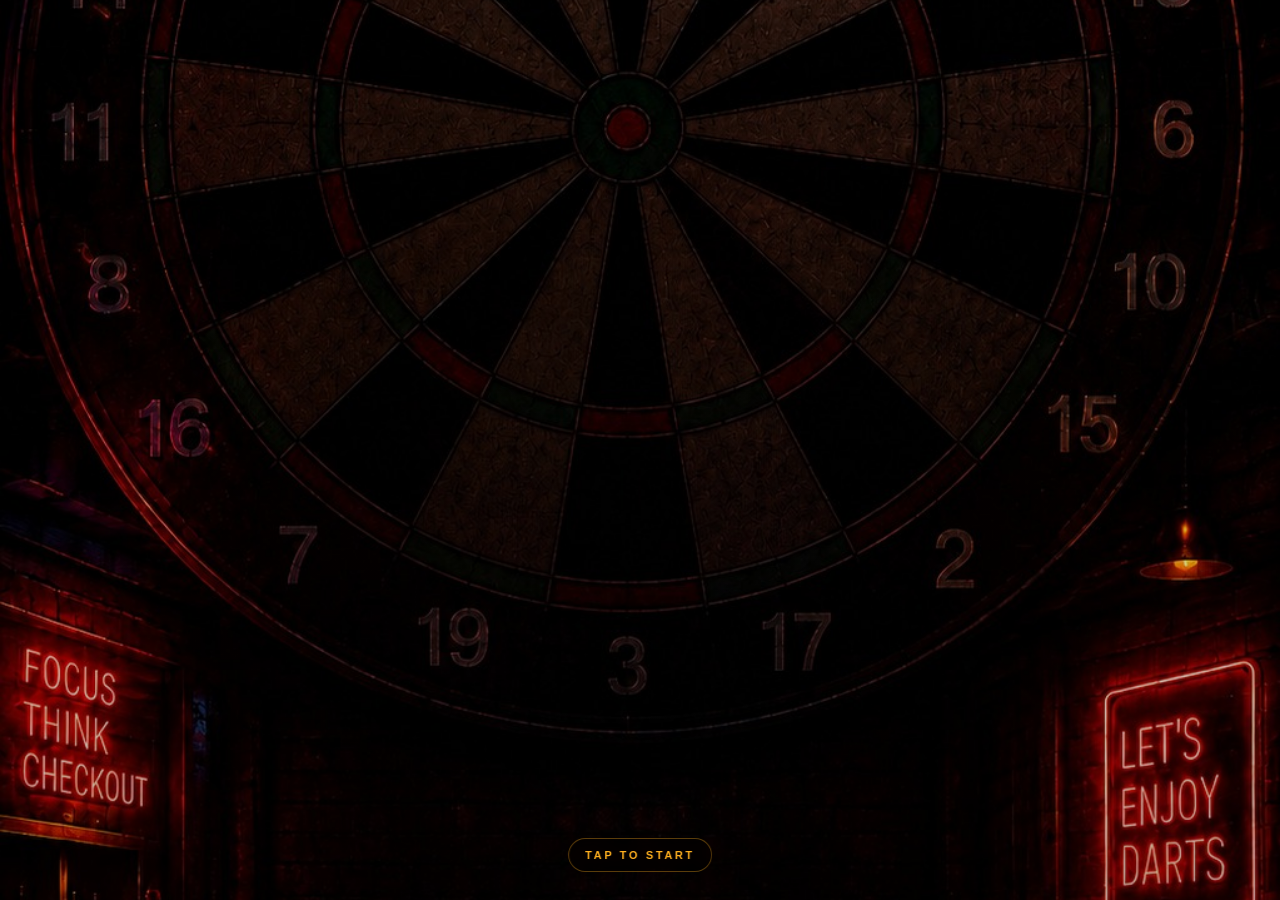
==== index.html @ 546350eb "Add files via upload" ====
<!doctype html>
<html lang="ja">
<head>
<meta charset="utf-8">
<meta name="viewport" content="width=device-width,initial-scale=1,viewport-fit=cover,user-scalable=no">
<meta name="theme-color" content="#101014">
<meta name="apple-mobile-web-app-capable" content="yes">
<meta name="apple-mobile-web-app-title" content="OUT MASTER">
<link rel="manifest" href="manifest.json">
<link rel="apple-touch-icon" href="icon-192.png">
<title>OUT MASTER v10.12</title>
<!-- v10.12 bull hardfix: green bull and red bull both return BULL=50 -->
<style>
*{box-sizing:border-box}
html,body{
  margin:0;
  height:100%;
  overflow:hidden;
  font-family:-apple-system,BlinkMacSystemFont,"Segoe UI",sans-serif;
  background:#09090d;
  color:#fff;
  -webkit-tap-highlight-color:transparent;
  -webkit-user-select:none;
  user-select:none;
}
button{font-family:inherit;touch-action:manipulation}
.screen{
  position:fixed;
  inset:0;
  display:flex;
  align-items:center;
  justify-content:center;
  transition:.36s ease;
}
.hide{
  opacity:0;
  pointer-events:none;
  transform:scale(1.02);
}
.bgOnly{
  position:absolute;
  inset:0;
  background:
    linear-gradient(180deg, rgba(0,0,0,.02), rgba(0,0,0,.24)),
    url("./assets/menu-bg.jpg") center/cover no-repeat;
}
.tapHint{
  position:absolute;
  left:50%;
  bottom:calc(28px + env(safe-area-inset-bottom));
  transform:translateX(-50%);
  z-index:2;
  padding:10px 16px;
  border:1px solid rgba(255,176,32,.35);
  border-radius:999px;
  background:rgba(0,0,0,.22);
  color:#ffb020;
  font-size:11px;
  letter-spacing:.24em;
  font-weight:900;
  animation:blink 1.3s infinite;
  backdrop-filter:blur(6px);
}
@keyframes blink{50%{opacity:.35}}

.menuOverlay{
  position:absolute;
  inset:0;
  background:
    linear-gradient(180deg, rgba(0,0,0,.16), rgba(0,0,0,.70)),
    url("./assets/menu-bg.jpg") center/cover no-repeat;
}
.menuOverlay::after{
  content:"";
  position:absolute;
  inset:0;
  background:radial-gradient(circle at center, rgba(0,0,0,.02), rgba(0,0,0,.54) 78%);
}
.menuPanel{
  position:relative;
  z-index:2;
  width:min(92vw,430px);
  display:flex;
  flex-direction:column;
  gap:13px;
  margin-top:clamp(120px, 22vh, 230px);
}
.logo{
  text-align:center;
  margin-bottom:20px;
  text-shadow:0 0 24px rgba(255,140,0,.8);
}
.logo .out{
  font-size:clamp(54px,16vw,100px);
  font-weight:1000;
  line-height:.88;
  color:#ff9d00;
}
.logo .master{
  font-size:clamp(50px,14vw,90px);
  font-weight:1000;
  line-height:.9;
  color:#fff3e4;
}
.menuBtn{
  position:relative;
  border:1px solid rgba(255,255,255,.42);
  background:rgba(12,12,16,.62);
  color:#fff4e8;
  backdrop-filter:blur(6px);
  border-radius:18px;
  min-height:74px;
  padding:14px 18px 14px 82px;
  text-align:left;
  box-shadow:0 12px 36px rgba(0,0,0,.35), inset 0 0 18px rgba(255,255,255,.03);
}
.menuBtn:active{transform:translateY(1px) scale(.99)}
.menuBtn.primary{
  border-color:rgba(255,176,32,.9);
  background:linear-gradient(180deg, rgba(255,153,0,.42), rgba(80,34,0,.62));
  box-shadow:0 0 28px rgba(255,153,0,.35), 0 14px 42px rgba(0,0,0,.45);
}
.menuIcon{
  position:absolute;
  left:20px;
  top:50%;
  transform:translateY(-50%);
  width:42px;
  height:42px;
  display:flex;
  align-items:center;
  justify-content:center;
  font-size:30px;
}
.menuTitle{
  display:block;
  font-size:26px;
  line-height:1;
  font-weight:1000;
  letter-spacing:.03em;
}
.menuSub{
  display:block;
  margin-top:7px;
  font-size:12px;
  color:#d8c3aa;
  font-weight:700;
}
.versionTiny{
  position:absolute;
  right:14px;
  bottom:calc(8px + env(safe-area-inset-bottom));
  z-index:3;
  color:rgba(255,255,255,.52);
  font-size:10px;
  letter-spacing:.12em;
  font-weight:800;
  text-shadow:0 1px 4px rgba(0,0,0,.9);
}

.boardScreen{
  background:#101014;
  justify-content:flex-start;
  padding:8px;
  overflow:hidden;
}
.boardShell{
  height:100dvh;
  width:100%;
  max-width:560px;
  display:grid;
  grid-template-rows:auto auto 1fr;
  gap:7px;
}
.card{
  background:#1b1b22;
  border:1px solid #30303a;
  border-radius:16px;
  padding:8px;
  width:100%;
  min-height:0;
}
.top{
  display:grid;
  grid-template-columns:1fr 1fr 1fr;
  gap:6px;
}
.infoLabel{color:#aaa;font-size:10px;text-align:center}
.infoValue{font-size:14px;font-weight:900;text-align:center;margin-top:2px}
.score{
  font-size:50px;
  font-weight:1000;
  text-align:center;
  color:#ffb020;
  line-height:.95;
}
.score.bad{color:#ef4444}
.status{
  min-height:22px;
  text-align:center;
  font-size:13px;
  font-weight:900;
  margin-top:4px;
}
.good{color:#22c55e}.bad{color:#ef4444}
.boardWrap{
  min-height:0;
  display:flex;
  flex-direction:column;
  align-items:center;
  justify-content:center;
  gap:7px;
}
svg{
  width:min(94vw, min(520px, 58dvh));
  max-height:58dvh;
  height:auto;
  display:block;
  overflow:visible;
}
.seg{cursor:pointer;stroke:#111;stroke-width:.55}
.black{fill:#242424}.white{fill:#ececec}.red{fill:#d84835}.green{fill:#2e8b57}
.label{
  font-size:10px;
  fill:#f5f5f5;
  text-anchor:middle;
  dominant-baseline:middle;
  font-weight:900;
  pointer-events:none;
}
.noout{
  width:78px;
  height:78px;
  border-radius:50%;
  border:5px solid #5a0f0f;
  background:radial-gradient(circle at 30% 30%, #ff6b6b, #c62828 70%);
  color:#fff;
  font-size:12px;
  font-weight:900;
  box-shadow:0 10px 24px rgba(0,0,0,.5);
}
.miniTop{display:flex;gap:7px;margin-bottom:7px}
.miniTop button{
  flex:1;
  border:0;
  border-radius:12px;
  padding:9px 8px;
  background:#2d2d36;
  color:white;
  font-weight:900;
  font-size:12px;
}
.miniTop .primary{background:#ffb020;color:#1a1200}
.perfectOverlay{
  position:fixed;
  inset:0;
  display:flex;
  align-items:center;
  justify-content:center;
  pointer-events:none;
  opacity:0;
  z-index:9999;
}
.perfectOverlay.show{animation:perfectPop .9s ease-out forwards}
.perfectBox{
  text-align:center;
  padding:22px 26px;
  border-radius:28px;
  background:rgba(0,0,0,.78);
  border:1px solid rgba(255,176,32,.45);
  box-shadow:0 0 48px rgba(255,176,32,.35);
}
.perfectBig{font-size:38px;font-weight:1000;color:#ffb020}
.perfectSmall{margin-top:7px;font-size:16px;font-weight:900}
.resultCard{
  position:fixed;
  inset:env(safe-area-inset-top) 8px env(safe-area-inset-bottom) 8px;
  z-index:30;
  display:flex;
  align-items:center;
  justify-content:center;
  background:rgba(0,0,0,.68);
  backdrop-filter:blur(8px);
}
.resultInner{
  width:min(92vw,420px);
  background:#1b1b22;
  border:1px solid #444451;
  border-radius:22px;
  padding:18px;
  box-shadow:0 18px 70px rgba(0,0,0,.55);
  text-align:center;
}
.bigResult{
  font-size:34px;
  font-weight:950;
  color:#ffb020;
  margin:8px 0;
}
@keyframes perfectPop{
  0%{opacity:0;transform:scale(.7)}
  12%{opacity:1;transform:scale(1.08)}
  70%{opacity:1;transform:scale(1)}
  100%{opacity:0;transform:scale(1.1)}
}
@media(max-height:760px){
  .menuPanel{margin-top:112px}
  .menuBtn{min-height:64px}
  .menuTitle{font-size:23px}
  .logo{display:none}
}
@media(max-width:390px){
  .menuPanel{margin-top:118px}
  .menuTitle{font-size:23px}
  .menuBtn{padding-left:72px}
  .menuIcon{left:18px}
}

.keyActive{
  outline:3px solid #ffb020!important;
  box-shadow:0 0 22px rgba(255,176,32,.55)!important;
  transform:translateY(1px) scale(.97);
}


.inputGuide{
  min-height:22px;
  text-align:center;
  color:#d8c3aa;
  font-size:12px;
  font-weight:900;
  letter-spacing:.04em;
  margin-top:2px;
}
.holdActive{
  outline:3px solid #ffb020!important;
  box-shadow:0 0 24px rgba(255,176,32,.65), 0 10px 24px rgba(0,0,0,.45)!important;
  transform:translateY(1px) scale(.96);
}

</style>
</head>
<body>
<div id="titleScreen" class="screen">
  <div class="bgOnly"></div>
  <div class="tapHint">TAP TO START</div>
</div>

<div id="menuScreen" class="screen hide">
  <div class="menuOverlay"></div>
  <div class="menuPanel">
    <div class="logo">
      <div class="out">OUT</div>
      <div class="master">MASTER</div>
    </div>
    <button class="menuBtn primary" onclick="startTA()">
      <span class="menuIcon">⏱</span>
      <span class="menuTitle">TIME ATTACK</span>
      <span class="menuSub">最後の3本を脳に刻め</span>
    </button>
    <button class="menuBtn" onclick="startPractice()">
      <span class="menuIcon">🎯</span>
      <span class="menuTitle">PRACTICE</span>
      <span class="menuSub">じっくりルート練習</span>
    </button>
    <button class="menuBtn" onclick="showRanking()">
      <span class="menuIcon">🏆</span>
      <span class="menuTitle">RANKING</span>
      <span class="menuSub">端末内のベスト記録</span>
    </button>
    <button class="menuBtn" onclick="openSettings()">
      <span class="menuIcon">⚙</span>
      <span class="menuTitle">SETTINGS</span>
      <span class="menuSub">入力モード・サウンド設定</span>
    </button>
  </div>
  <div class="versionTiny">v10.12</div>
</div>


<div id="settingsScreen" class="screen hide">
  <div class="menuOverlay"></div>
  <div class="menuPanel">
    <div class="logo" style="margin-bottom:12px">
      <div class="master" style="font-size:48px">SETTINGS</div>
    </div>

    <div class="menuBtn" style="padding:18px">
      <div class="menuTitle" style="font-size:20px">INPUT MODE</div>
      <div class="menuSub" style="margin-top:12px">CLASSIC / BUTTON / FLICK</div>

      <div style="display:flex;gap:8px;margin-top:16px">
        <button id="classicModeBtn" onclick="setInputMode('CLASSIC')" style="flex:1;padding:12px;border-radius:12px;border:0;font-weight:900">CLASSIC</button>
        <button id="buttonModeBtn" onclick="setInputMode('BUTTON')" style="flex:1;padding:12px;border-radius:12px;border:0;font-weight:900">BUTTON</button>
        <button id="flickModeBtn" onclick="setInputMode('FLICK')" style="flex:1;padding:12px;border-radius:12px;border:0;font-weight:900">FLICK</button>
      </div>

      <div id="modeExplain" style="margin-top:14px;font-size:12px;color:#d8c3aa;line-height:1.6">
      </div>
    </div>

    <div class="menuBtn" style="padding:18px">
      <div class="menuTitle" style="font-size:20px">SOUND</div>

      <div style="display:flex;gap:8px;margin-top:16px">
        <button onclick="toggleSound()" id="settingsSoundBtn" style="flex:1;padding:12px;border-radius:12px;border:0;font-weight:900">
          SOUND ON
        </button>
      </div>
    </div>

    <button class="menuBtn primary" onclick="closeSettings()">
      <span class="menuTitle">BACK</span>
    </button>
  </div>
</div>

<div id="boardScreen" class="screen boardScreen hide">
  <div class="boardShell">
    <div class="miniTop">
      <button onclick="backToMenu()">MENU</button>
      <button class="primary" onclick="startTA()">RESTART</button>
      <button onclick="toggleSound()" id="soundBtn">音 ON</button>
    </div>
    <div class="card">
      <div class="top">
        <div><div class="infoLabel">ROUND</div><div class="infoValue" id="round">- / 8</div></div>
        <div><div class="infoLabel">TIME</div><div class="infoValue"><span id="timer">0.00</span>s</div></div>
        <div><div class="infoLabel">MISS</div><div class="infoValue" id="miss">0</div></div>
      </div>
      <div style="text-align:center;color:#aaa;font-size:12px;margin-top:4px">残り点</div>
      <div class="score" id="score">---</div>
      <div id="status" class="status"></div>
    </div>
    <div class="card boardWrap">
      <svg id="board" viewBox="-120 -120 240 240" aria-label="dart board"></svg>
      <div class="inputGuide" id="inputGuide">CLASSIC: 盤面そのまま</div>
      <div id="tdButtonWrap" style="display:flex;align-items:center;gap:12px">
<button id="tripleBtn" class="noout" style="width:66px;height:66px;background:radial-gradient(circle at 30% 30%, #8b5cf6, #4c1d95 70%);border-color:#2e1065;font-size:20px">T</button>

<button class="noout" onclick="answerNoOut()">上がれない</button>

<button id="doubleBtn" class="noout" style="width:66px;height:66px;background:radial-gradient(circle at 30% 30%, #22c55e, #166534 70%);border-color:#14532d;font-size:20px">D</button>
</div>
    </div>
  </div>
</div>

<div class="resultCard hide" id="resultCard">
  <div class="resultInner">
    <div style="color:#aaa">RESULT</div>
    <div class="bigResult" id="finalScore"></div>
    <div id="detail" style="color:#ccc;font-size:13px;line-height:1.5"></div>
    <div style="display:flex;gap:8px;margin-top:14px">
      <button class="menuBtn primary" style="min-height:auto;padding:12px;text-align:center" onclick="startTA()">もう一回</button>
      <button class="menuBtn" style="min-height:auto;padding:12px;text-align:center" onclick="backToMenu()">MENU</button>
    </div>
  </div>
</div>

<div class="perfectOverlay" id="perfectOverlay">
  <div class="perfectBox">
    <div class="perfectBig" id="perfectBig">PERFECT!!</div>
    <div class="perfectSmall" id="perfectSmall">王道ルートボーナス -0.5s!!</div>
  </div>
</div>

<script>
const nums = [20,1,18,4,13,6,10,15,2,17,3,19,7,16,8,11,14,9,12,5];
const all = [];
for(let n=1;n<=20;n++){
  all.push({name:String(n),score:n,kind:"S"});
  all.push({name:"D"+n,score:n*2,kind:"D"});
  all.push({name:"T"+n,score:n*3,kind:"T"});
}
all.push({name:"BULL",score:50,kind:"B"});

const STORE_KEY = "outMasterBoardV10123";
let store = loadStore();

let playing=false, practiceMode=false, current=0, displayRem=0, round=0, miss=0, startTime=0, timerId=null, answerRoutes=[];
let bonusTime = 0;
let selectedThrows=[];

let heldMode=null;
let flickStart=null;
let lastPointerAt=0;

function updateHoldVisual(){
  const t=document.getElementById("tripleBtn");
  const d=document.getElementById("doubleBtn");
  if(t)t.classList.toggle("holdActive", heldMode==="T");
  if(d)d.classList.toggle("holdActive", heldMode==="D");
}

function modePress(mode){
  if(store.inputMode!=="BUTTON") return;
  heldMode=mode;
  playSE("button");
  updateHoldVisual();
}

function modeRelease(){
  heldMode=null;
  updateHoldVisual();
}

function installHoldButtons(){
  const t=document.getElementById("tripleBtn");
  const d=document.getElementById("doubleBtn");

  const bind=(el,mode)=>{
    if(!el)return;

    const down=(e)=>{
      if(store.inputMode!=="BUTTON")return;
      e.preventDefault();
      e.stopPropagation();
      modePress(mode);
    };

    const up=(e)=>{
      if(store.inputMode!=="BUTTON")return;
      e.preventDefault();
      e.stopPropagation();
      modeRelease();
    };

    el.addEventListener("touchstart", down, {passive:false});
    el.addEventListener("touchend", up, {passive:false});
    el.addEventListener("touchcancel", up, {passive:false});
    el.addEventListener("pointerdown", down);
    el.addEventListener("pointerup", up);
    el.addEventListener("pointercancel", up);
    el.addEventListener("mousedown", down);
    el.addEventListener("mouseup", up);
    el.addEventListener("mouseleave", up);
  };

  bind(t,"T");
  bind(d,"D");
}

function updateInputGuide(){
  const guide=document.getElementById("inputGuide");
  const wrap=document.getElementById("tdButtonWrap");

  if(wrap){
    wrap.style.display = store.inputMode==="BUTTON" ? "flex" : "none";
  }

  if(!guide)return;

  if(store.inputMode==="CLASSIC"){
    guide.textContent="CLASSIC: 盤面そのまま";
  }

  if(store.inputMode==="BUTTON"){
    guide.textContent="BUTTON: T/Dを押しながら数字";
  }

  if(store.inputMode==="FLICK"){
    guide.textContent="↑ T   /   TAP S   /   ↓ D";
  }
}

function baseNumber(name){
  if(name==="BULL" || name==="SBULL") return "BULL";
  return String(name).replace("D","").replace("T","");
}

function applyMultiplier(name,multi){
  const num=baseNumber(name);
  if(num==="BULL") return "BULL";
  if(multi==="T") return "T"+num;
  if(multi==="D") return "D"+num;
  return String(num);
}

function boardPointerDown(e,name){
  flickStart={x:e.clientX,y:e.clientY,name};
}

function boardPointerUp(e,name){
  lastPointerAt=Date.now();
  if(store.inputMode==="FLICK" && flickStart){
    const dy=e.clientY-flickStart.y;
    flickStart=null;
    if(dy < -26){ tap(applyMultiplier(name,"T")); return; }
    if(dy > 26){ tap(applyMultiplier(name,"D")); return; }
    tap(applyMultiplier(name,"S"));
    return;
  }

  if(store.inputMode==="BUTTON"){
    tap(applyMultiplier(name, heldMode || "S"));
    return;
  }

  tap(name);
}


function loadStore(){
  try{return Object.assign({sound:true,inputMode:"CLASSIC",best:null,ranking:[]}, JSON.parse(localStorage.getItem(STORE_KEY)||"{}"))}
  catch(e){return {sound:true,best:null,ranking:[]}}
}
function saveStore(){localStorage.setItem(STORE_KEY, JSON.stringify(store))}
function transition(from,to){
  document.getElementById(from).classList.add("hide");
  setTimeout(()=>document.getElementById(to).classList.remove("hide"),240);
}
document.getElementById("titleScreen").addEventListener("click",()=>transition("titleScreen","menuScreen"));





function openSettings(){
  const menu=document.getElementById("menuScreen");
  const settings=document.getElementById("settingsScreen");
  if(menu) menu.classList.add("hide");
  if(settings) settings.classList.remove("hide");
  updateInputGuide();
  if(typeof refreshModeUI==="function") refreshModeUI();
}

function closeSettings(){
  const menu=document.getElementById("menuScreen");
  const settings=document.getElementById("settingsScreen");
  if(settings) settings.classList.add("hide");
  if(menu) menu.classList.remove("hide");
}

function setInputMode(mode){
  store.inputMode=mode;
  saveStore();
  refreshModeUI();
  updateInputGuide();
}

function refreshModeUI(){
  updateInputGuide();
  const modes=["CLASSIC","BUTTON","FLICK"];

  modes.forEach(m=>{
    const id = m.toLowerCase()+"ModeBtn";
    const btn=document.getElementById(id);
    if(!btn)return;

    if(store.inputMode===m){
      btn.style.background="#ffb020";
      btn.style.color="#1a1200";
    }else{
      btn.style.background="#2d2d36";
      btn.style.color="#fff";
    }
  });

  const explain=document.getElementById("modeExplain");

  if(store.inputMode==="CLASSIC"){
    explain.innerHTML=
    "リアル盤面入力<br>T/Dリングを直接タップ";
  }

  if(store.inputMode==="BUTTON"){
    explain.innerHTML=
    "T/Dボタンを押しながら数字入力<br>普通タップは全てシングル";
  }

  if(store.inputMode==="FLICK"){
    explain.innerHTML=
    "タップ=S<br>上フリック=T<br>下フリック=D";
  }
}


function playSE(type){
  if(!store.sound) return;
  const map = {
    button:"seButton",
    single:"seSingle",
    triple:"seTriple",
    double:"seDouble",
    bull:"seBull",
    perfect:"sePerfect",
    miss:"seMiss",
    good:"seGood",
    good:"seGood"
  };
  const el=document.getElementById(map[type]);
  if(!el) return;
  try{
    el.currentTime=0;
    el.play();
  }catch(e){}
}

function toggleSound(){
  store.sound=!store.sound; saveStore(); updateSoundText();
}
function updateSoundText(){
  const sbtn=document.getElementById("settingsSoundBtn");
  if(sbtn){
    sbtn.textContent = store.sound ? "SOUND ON" : "SOUND OFF";
    sbtn.style.background = store.sound ? "#ffb020" : "#2d2d36";
    sbtn.style.color = store.sound ? "#1a1200" : "#fff";
  }

  const text="音 " + (store.sound?"ON":"OFF");
  const b=document.getElementById("soundBtn"); if(b)b.textContent=text;
  const m=document.getElementById("soundMenuText"); if(m)m.textContent="SOUND " + (store.sound?"ON":"OFF");
}
function missSound(){
  if(!store.sound)return;
  try{
    const ctx=new (window.AudioContext||window.webkitAudioContext)();
    const osc=ctx.createOscillator();
    const gain=ctx.createGain();
    osc.type="sawtooth"; osc.frequency.value=145;
    gain.gain.setValueAtTime(.12, ctx.currentTime);
    gain.gain.exponentialRampToValueAtTime(.001, ctx.currentTime+.18);
    osc.connect(gain); gain.connect(ctx.destination);
    osc.start(); osc.stop(ctx.currentTime+.18);
  }catch(e){}
}
function showPerfect(big,small){
  const o=document.getElementById("perfectOverlay");
  document.getElementById("perfectBig").textContent=big;
  document.getElementById("perfectSmall").textContent=small;
  o.classList.remove("show"); void o.offsetWidth; o.classList.add("show");
}
function startTA(){practiceMode=false; startGame();}
function startPractice(){practiceMode=true; startGame();}
function startGame(){
  document.getElementById("titleScreen").classList.add("hide");
  document.getElementById("menuScreen").classList.add("hide");
  document.getElementById("resultCard").classList.add("hide");
  document.getElementById("boardScreen").classList.remove("hide");
  playing=!practiceMode; round=1; miss=0; bonusTime=0; selectedThrows=[];
  document.getElementById("miss").textContent=miss;
  startTime=performance.now();
  clearInterval(timerId);
  if(!practiceMode){
    timerId=setInterval(()=>document.getElementById("timer").textContent=((performance.now()-startTime)/1000).toFixed(2),50);
  }else{
    document.getElementById("timer").textContent="FREE";
  }
  setQuestion();
}
function backToMenu(){
  clearInterval(timerId);
  document.getElementById("resultCard").classList.add("hide");
  document.getElementById("boardScreen").classList.add("hide");
  setTimeout(()=>document.getElementById("menuScreen").classList.remove("hide"),220);
}
function showRanking(){
  const rows = store.ranking.length
    ? store.ranking.map((r,i)=>`${i+1}. ${r.name} / ${Number(r.time).toFixed(2)}秒 / MISS ${r.miss}`).join("\\n")
    : "まだ記録なし";
  alert(rows);
}
function today(){
  const d=new Date();
  return `${d.getFullYear()}-${String(d.getMonth()+1).padStart(2,"0")}-${String(d.getDate()).padStart(2,"0")}`;
}
function registerRanking(final, raw){
  if(practiceMode)return;
  if(store.best===null || final < store.best) store.best=final;
  const name=prompt("ランキング登録名", localStorage.getItem("outMasterName") || "HOKUTO") || "NO NAME";
  localStorage.setItem("outMasterName", name);
  store.ranking.push({name:name.slice(0,12), time:Number(final.toFixed(2)), raw:Number(raw.toFixed(2)), miss, bonus:Number(bonusTime.toFixed(1)), date:today()});
  store.ranking.sort((a,b)=>a.time-b.time || a.miss-b.miss);
  store.ranking=store.ranking.slice(0,10);
  saveStore();
}
function polar(r,a){return [r*Math.cos(a), r*Math.sin(a)]}
function wedgePath(r1,r2,a1,a2){
  const [x1,y1]=polar(r2,a1),[x2,y2]=polar(r2,a2),[x3,y3]=polar(r1,a2),[x4,y4]=polar(r1,a1);
  return `M ${x1} ${y1} A ${r2} ${r2} 0 0 1 ${x2} ${y2} L ${x3} ${y3} A ${r1} ${r1} 0 0 0 ${x4} ${y4} Z`;
}
function addWedge(svg,r1,r2,a1,a2,cls,name){
  const p=document.createElementNS("http://www.w3.org/2000/svg","path");
  p.setAttribute("d",wedgePath(r1,r2,a1,a2));
  p.setAttribute("class","seg "+cls);
  p.onpointerdown=(e)=>boardPointerDown(e,name);
  p.onpointerup=(e)=>boardPointerUp(e,name);
  p.onclick=(e)=>boardClickFallback(e,name);
  svg.appendChild(p);
}
function addCircle(svg,r,cls,name){
  const c=document.createElementNS("http://www.w3.org/2000/svg","circle");
  c.setAttribute("cx",0); c.setAttribute("cy",0); c.setAttribute("r",r);
  c.setAttribute("class","seg "+cls);
  c.onpointerdown=(e)=>boardPointerDown(e,name);
  c.onpointerup=(e)=>boardPointerUp(e,name);
  c.onclick=(e)=>boardClickFallback(e,name);
  svg.appendChild(c);
}
function drawBoard(){
  const svg=document.getElementById("board");
  svg.innerHTML="";
  const start=-Math.PI/2 - Math.PI/20;
  for(let i=0;i<20;i++){
    const n=nums[i], a1=start+i*Math.PI/10, a2=start+(i+1)*Math.PI/10;
    const base=(i%2===0)?"black":"white";
    const ring=(i%2===0)?"red":"green";
    addWedge(svg,76,100,a1,a2,ring,"D"+n);
    addWedge(svg,54,76,a1,a2,base,String(n));
    addWedge(svg,34,56,a1,a2,ring,"T"+n);
    addWedge(svg,11,36,a1,a2,base,String(n));
    const mid=(a1+a2)/2,[lx,ly]=polar(110,mid);
    const t=document.createElementNS("http://www.w3.org/2000/svg","text");
    t.setAttribute("x",lx); t.setAttribute("y",ly); t.setAttribute("class","label"); t.textContent=n;
    svg.appendChild(t);
  }
  addCircle(svg,11,"green","BULL");
  addCircle(svg,5.8,"red","BULL");
}
function isFinish(t){return t.kind==="D" || t.kind==="T" || t.kind==="B"}
function findRoutes(score,darts=3){
  const res=[];
  function dfs(rem,left,path){
    if(left===0){if(rem===0)res.push(path);return}
    for(const t of all){
      
      if(t.score>rem)continue;
      const next=rem-t.score;
      if(next===1)continue;
      if(left===1 && !isFinish(t))continue;
      dfs(next,left-1,path.concat(t));
      if(res.length>300)return;
    }
  }
  dfs(score,darts,[]);
  return res;
}
function chooseScore(){
  const hot=[170,167,164,161,160,158,157,156,155,154,153,152,151,150,149,148,147,146,145,144,143,142,141,140,139,138,137,136,135,134,133,132,131,130,129,128,127,126,125,124,123,122,121,120,119,118,117,116,115,114,113,112,111,110,109,108,107,106,105,104,103,102,101,100,99,98,97,96,95,94,93,92,91,90,89,88,87,86,85,84,83,82,81,80,79,78,77,76,75,74,73,72,71,70,69,68,67,66,65,64,63,62,61,60,59,58,57,56,55,54,53,52,51,50,49,48,47,46,45,44,43,42,41,40,39,38,37,36,35,34,33,32,31,30,29,28,27,26,25,24,23,22,21,20,19,18,17,16,15,14,13,12,11,10,9,8,7,6,5,4,3,2,169,168,166,165,163,162,159];
  return hot[Math.floor(Math.random()*hot.length)];
}
function setQuestion(){
  current=chooseScore();
  displayRem=current;
  answerRoutes=findRoutes(current,3);
  updateScoreDisplay();
  document.getElementById("round").textContent=practiceMode ? `P ${round}` : `${round}/8`;
  document.getElementById("status").textContent="";
  selectedThrows=[];
}
function updateScoreDisplay(extraClass=""){
  const el=document.getElementById("score");
  el.textContent=displayRem;
  el.className="score " + extraClass;
}
const popularRoutes={
  170:["T20","T20","BULL"],167:["T20","T19","BULL"],164:["T20","T18","BULL"],161:["T20","T17","BULL"],
  160:["T20","T20","D20"],158:["T20","T20","D19"],157:["T20","T19","D20"],156:["T20","T20","D18"],
  155:["T20","T19","D19"],154:["T20","T18","D20"],121:["T20","11","BULL"],100:["T20","D20"],
  81:["T19","D12"],72:["16","D20"],68:["T20","D4"],40:["D20"]
};
function isPopularRoute(names){
  const r=popularRoutes[current]; if(!r)return false;
  return r.join("|")===names.join("|");
}
function throwByName(name){
  if(name==="SBULL") return {name:"BULL",score:50,kind:"B"};
  if(name==="BULL") return {name:"BULL",score:50,kind:"B"};
  return all.find(t=>t.name===name);
}
function judgeSelectedRoute(names){
  let rem=current;
  for(const name of names){
    const t=throwByName(name); if(!t)return false;
    rem-=t.score;
    if(rem<0)return false;
    if(rem===1)return false;
    if(rem===0)return isFinish(t);
  }
  return false;
}
function calcRemaining(names){
  let rem=current;
  for(const name of names){
    const t=throwByName(name); if(!t)return current;
    rem-=t.score;
  }
  return rem;
}

function boardClickFallback(e,name){
  // PC用保険。pointerup直後のclickは二重入力防止で無視。
  if(Date.now()-lastPointerAt < 180) return;

  if(store.inputMode==="BUTTON"){
    tap(applyMultiplier(name, heldMode || "S"));
    return;
  }

  if(store.inputMode==="FLICK"){
    tap(applyMultiplier(name,"S"));
    return;
  }

  tap(name);
}

function tap(name){
if(!current)return;

  if(name==="BULL") playSE("bull");
  else if(name.startsWith("T")) playSE("triple");
  else if(name.startsWith("D")) playSE("double");
  else playSE("single");

  selectedThrows.push(name);
  displayRem=calcRemaining(selectedThrows);
  if(displayRem<0){
    updateScoreDisplay("bad");
    flash(false,`❌ BUST ${selectedThrows.join(" → ")}`);
    selectedThrows=[];
    setTimeout(()=>nextRound(false),650);
    return;
  }
  if(displayRem===1){
    updateScoreDisplay("bad");
    flash(false,`❌ 残り1 詰み ${selectedThrows.join(" → ")}`);
    selectedThrows=[];
    setTimeout(()=>nextRound(false),650);
    return;
  }

  // v10.12: 0になったのに最後がマスターアウトじゃない場合は即ミス
  if(displayRem===0 && !judgeSelectedRoute(selectedThrows)){
    updateScoreDisplay("bad");
    flash(false,`❌ マスターアウト失敗 ${selectedThrows.join(" → ")}`);
    selectedThrows=[];
    setTimeout(()=>nextRound(false),650);
    return;
  }

  updateScoreDisplay();
  flash(true,"入力: "+selectedThrows.join(" → "));
  if(judgeSelectedRoute(selectedThrows)){
    const popular=isPopularRoute(selectedThrows);
    if(popular){bonusTime+=.5; showPerfect("PERFECT!!","王道ルートボーナス -0.5s!!"); playSE("perfect")}
    flash(true,`⭕ ${popular ? "PERFECT！" : "GOOD."} ${selectedThrows.join(" → ")}`);
    selectedThrows=[];
    setTimeout(()=>nextRound(true),560);
    return;
  }
  if(selectedThrows.length<3)return;
  flash(false,`❌ ${selectedThrows.join(" → ")} 不正解`);
  selectedThrows=[];
  setTimeout(()=>nextRound(false),650);
}
function answerNoOut(){
  if(!current)return;
  const ok=answerRoutes.length===0;
  flash(ok,ok?"⭕ 上がれない 正解":"❌ 上がれる");
  setTimeout(()=>nextRound(ok),320);
}
function flash(ok,msg){
  const s=document.getElementById("status");
  s.className="status "+(ok?"good":"bad");
  s.textContent=msg;
  if(!ok)playSE("miss");
}
function nextRound(ok){
  if(!ok)miss++;
  document.getElementById("miss").textContent=miss;
  if(practiceMode){round++; setQuestion(); return}
  if(round>=8 && playing){finishGame(); return}
  if(playing){round++; setQuestion()}
}
function finishGame(){
  playing=false;
  clearInterval(timerId);
  const raw=(performance.now()-startTime)/1000;
  const final=Math.max(0,raw+(miss*5)-bonusTime);
  document.getElementById("finalScore").textContent=final.toFixed(2)+" 秒";
  document.getElementById("detail").textContent=`実時間 ${raw.toFixed(2)}秒 + ミス${miss}個 × 5秒 - 王道ボーナス${bonusTime.toFixed(1)}秒`;
  document.getElementById("resultCard").classList.remove("hide");
  registerRanking(final,raw);
}




// PCデバッグ用: BUTTONモード時、T/Dキー押しっぱなしで連動
window.addEventListener("keydown",(e)=>{
  if(store.inputMode!=="BUTTON") return;
  const k=e.key.toLowerCase();
  if(k==="t"){ e.preventDefault(); modePress("T"); }
  if(k==="d"){ e.preventDefault(); modePress("D"); }
});
window.addEventListener("keyup",(e)=>{
  if(store.inputMode!=="BUTTON") return;
  const k=e.key.toLowerCase();
  if((k==="t" && heldMode==="T") || (k==="d" && heldMode==="D")) modeRelease();
});

if("serviceWorker" in navigator && location.protocol!=="file:"){
  navigator.serviceWorker.register("./service-worker.js").catch(()=>{});
}
updateSoundText();
installHoldButtons();
updateInputGuide();
drawBoard();
</script>

<audio id="seButton" src="./assets/se/button.wav" preload="auto"></audio>
<audio id="seSingle" src="./assets/se/single.wav" preload="auto"></audio>
<audio id="seTriple" src="./assets/se/triple.wav" preload="auto"></audio>
<audio id="seDouble" src="./assets/se/double.wav" preload="auto"></audio>
<audio id="seBull" src="./assets/se/bull.wav" preload="auto"></audio>
<audio id="sePerfect" src="./assets/se/perfect.wav" preload="auto"></audio>
<audio id="seMiss" src="./assets/se/miss.wav" preload="auto"></audio>
<audio id="seGood" src="./assets/se/perfect.wav" preload="auto"></audio>

</body>
</html>
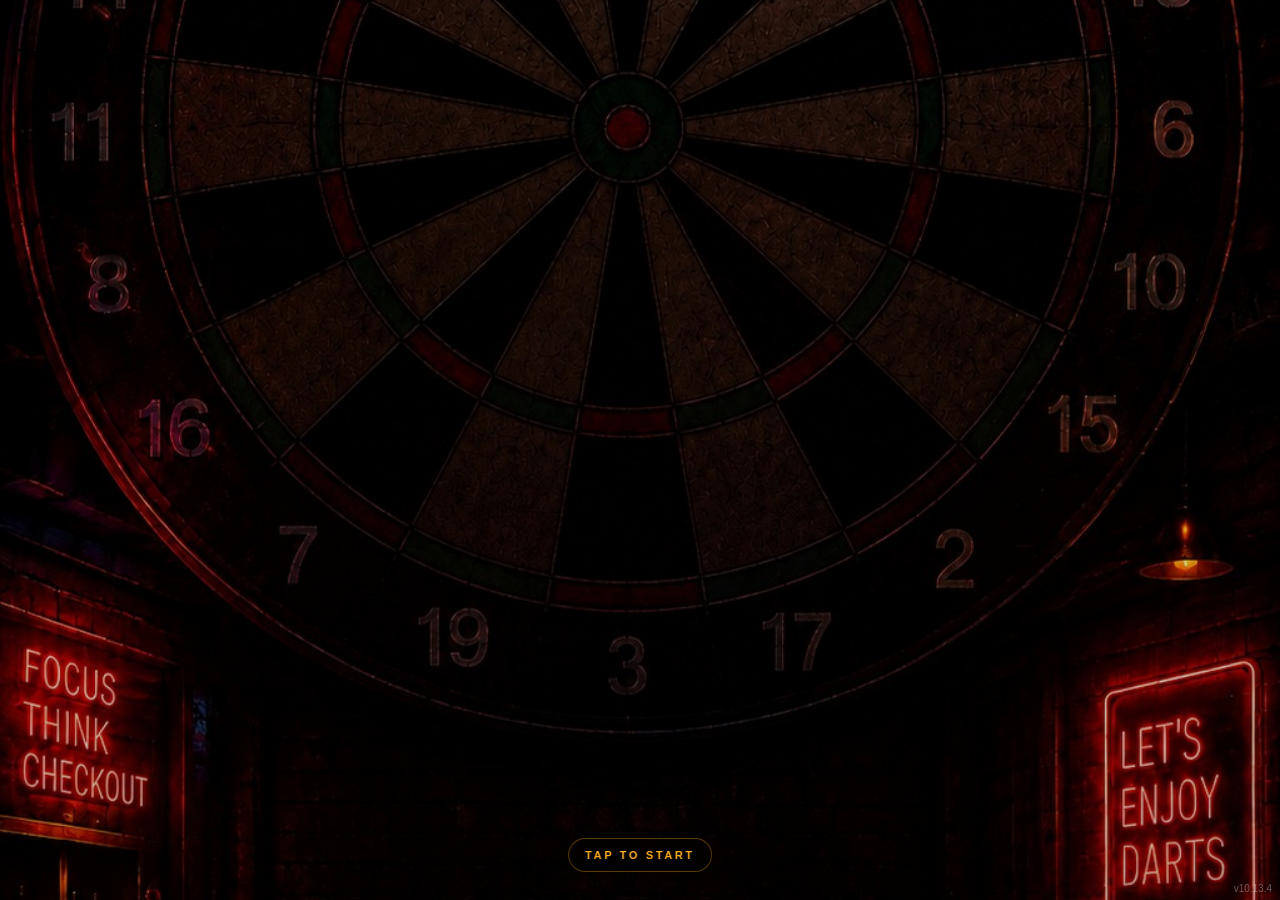
==== commit 62c67981: "Add files via upload" ====
--- a/index.html
+++ b/index.html
@@ -8,8 +8,8 @@
 <meta name="apple-mobile-web-app-title" content="OUT MASTER">
 <link rel="manifest" href="manifest.json">
 <link rel="apple-touch-icon" href="icon-192.png">
-<title>OUT MASTER v10.12</title>
-<!-- v10.12 bull hardfix: green bull and red bull both return BULL=50 -->
+<title>OUT MASTER v10.13.4</title>
+<!-- v10.13.4 bull hardfix: green bull and red bull both return BULL=50 -->
 <style>
 *{box-sizing:border-box}
 html,body{
@@ -336,6 +336,31 @@
   outline:3px solid #ffb020!important;
   box-shadow:0 0 24px rgba(255,176,32,.65), 0 10px 24px rgba(0,0,0,.45)!important;
   transform:translateY(1px) scale(.96);
+}
+
+
+.audioSettingBlock{
+  margin-top:14px;
+  padding-top:14px;
+  border-top:1px solid rgba(255,255,255,.12);
+}
+.audioSettingTitle{
+  display:flex;
+  justify-content:space-between;
+  align-items:center;
+  color:#fff4e8;
+  font-size:13px;
+  font-weight:900;
+  margin-bottom:8px;
+}
+.audioSlider{
+  width:100%;
+  accent-color:#ffb020;
+}
+.audioSmall{
+  color:#d8c3aa;
+  font-size:11px;
+  margin-top:4px;
 }
 
 </style>
@@ -374,7 +399,7 @@
       <span class="menuSub">入力モード・サウンド設定</span>
     </button>
   </div>
-  <div class="versionTiny">v10.12</div>
+  <div class="versionTiny">v10.13.4</div>
 </div>
 
 
@@ -409,7 +434,33 @@
       </div>
     </div>
 
-    <button class="menuBtn primary" onclick="closeSettings()">
+    
+    <div class="menuBtn" style="padding:18px">
+      <div class="menuTitle" style="font-size:20px">AUDIO</div>
+      <div class="menuSub" style="margin-top:8px">BGM / SE VOLUME</div>
+
+      <div class="audioSettingBlock">
+        <div class="audioSettingTitle">
+          <span>BGM</span>
+          <button id="settingsBgmBtn" onclick="toggleBgm()" style="padding:8px 12px;border-radius:10px;border:0;font-weight:900">BGM ON</button>
+        </div>
+
+        <input id="bgmVolumeSlider" class="audioSlider" type="range" min="0" max="100" value="22" oninput="setBgmVolume(this.value)">
+        <div class="audioSmall">背景音量</div>
+      </div>
+
+      <div class="audioSettingBlock">
+        <div class="audioSettingTitle">
+          <span>SE VOLUME</span>
+          <span id="seVolumeValue">82%</span>
+        </div>
+
+        <input id="seVolumeSlider" class="audioSlider" type="range" min="0" max="100" value="82" oninput="setSeVolume(this.value)">
+        <div class="audioSmall">命中音・歓声・MISS音量</div>
+      </div>
+    </div>
+
+<button class="menuBtn primary" onclick="closeSettings()">
       <span class="menuTitle">BACK</span>
     </button>
   </div>
@@ -475,7 +526,7 @@
 }
 all.push({name:"BULL",score:50,kind:"B"});
 
-const STORE_KEY = "outMasterBoardV10123";
+const STORE_KEY = "outMasterBoardV10134";
 let store = loadStore();
 
 let playing=false, practiceMode=false, current=0, displayRem=0, round=0, miss=0, startTime=0, timerId=null, answerRoutes=[];
@@ -610,52 +661,7 @@
   document.getElementById(from).classList.add("hide");
   setTimeout(()=>document.getElementById(to).classList.remove("hide"),240);
 }
-document.getElementById("titleScreen").addEventListener("click",()=>transition("titleScreen","menuScreen"));
-
-
-
-
-
-function openSettings(){
-  const menu=document.getElementById("menuScreen");
-  const settings=document.getElementById("settingsScreen");
-  if(menu) menu.classList.add("hide");
-  if(settings) settings.classList.remove("hide");
-  updateInputGuide();
-  if(typeof refreshModeUI==="function") refreshModeUI();
-}
-
-function closeSettings(){
-  const menu=document.getElementById("menuScreen");
-  const settings=document.getElementById("settingsScreen");
-  if(settings) settings.classList.add("hide");
-  if(menu) menu.classList.remove("hide");
-}
-
-function setInputMode(mode){
-  store.inputMode=mode;
-  saveStore();
-  refreshModeUI();
-  updateInputGuide();
-}
-
-function refreshModeUI(){
-  updateInputGuide();
-  const modes=["CLASSIC","BUTTON","FLICK"];
-
-  modes.forEach(m=>{
-    const id = m.toLowerCase()+"ModeBtn";
-    const btn=document.getElementById(id);
-    if(!btn)return;
-
-    if(store.inputMode===m){
-      btn.style.background="#ffb020";
-      btn.style.color="#1a1200";
-    }else{
-      btn.style.background="#2d2d36";
-      btn.style.color="#fff";
-    }
-  });
+document.getElementById("titleScreen").addEventListener("click",()=>{ startBgmIfNeeded(); transition("titleScreen","menuScreen"); });
 
   const explain=document.getElementById("modeExplain");
 
@@ -675,6 +681,91 @@
   }
 }
 
+
+let bgmFadeInterval=null;
+
+function applyAudioSettings(){
+  const bgm=document.getElementById("bgmAudio");
+  if(bgm){
+    bgm.volume = Number(store.bgmVolume ?? 0.22);
+  }
+
+  const bgmBtn=document.getElementById("settingsBgmBtn");
+  if(bgmBtn){
+    bgmBtn.textContent = store.bgm ? "BGM ON" : "BGM OFF";
+    bgmBtn.style.background = store.bgm ? "#ffb020" : "#2d2d36";
+    bgmBtn.style.color = store.bgm ? "#1a1200" : "#fff";
+  }
+
+  const bgmSlider=document.getElementById("bgmVolumeSlider");
+  if(bgmSlider) bgmSlider.value = Math.round((store.bgmVolume ?? 0.22)*100);
+
+  const seSlider=document.getElementById("seVolumeSlider");
+  if(seSlider) seSlider.value = Math.round((store.seVolume ?? 0.82)*100);
+
+  const seValue=document.getElementById("seVolumeValue");
+  if(seValue) seValue.textContent = Math.round((store.seVolume ?? 0.82)*100) + "%";
+}
+
+function toggleBgm(){
+  store.bgm = !store.bgm;
+  saveStore();
+  applyAudioSettings();
+  if(store.bgm) startBgmIfNeeded();
+  else {
+    const bgm=document.getElementById("bgmAudio");
+    if(bgm) bgm.pause();
+  }
+}
+
+function setBgmVolume(v){
+  store.bgmVolume = Number(v)/100;
+  saveStore();
+  applyAudioSettings();
+}
+
+function setSeVolume(v){
+  store.seVolume = Number(v)/100;
+  saveStore();
+  applyAudioSettings();
+}
+
+function startFadeLoopBgm(){
+  const bgm=document.getElementById("bgmAudio");
+  if(!bgm || !store.bgm) return;
+
+  if(bgmFadeInterval) clearInterval(bgmFadeInterval);
+
+  bgmFadeInterval=setInterval(()=>{
+    if(!bgm.duration || isNaN(bgm.duration)) return;
+
+    const remain = bgm.duration - bgm.currentTime;
+    const target = Number(store.bgmVolume ?? 0.22);
+
+    if(remain <= 2.2){
+      const ratio = Math.max(0.05, remain / 2.2);
+      bgm.volume = target * ratio;
+    }else{
+      bgm.volume = target;
+    }
+
+    if(remain <= 0.08){
+      bgm.currentTime = 0;
+      bgm.volume = target;
+      const p=bgm.play();
+      if(p && p.catch) p.catch(()=>{});
+    }
+  }, 40);
+}
+
+function startBgmIfNeeded(){
+  const bgm=document.getElementById("bgmAudio");
+  if(!bgm || !store.bgm) return;
+  bgm.volume = Number(store.bgmVolume ?? 0.22);
+  const p = bgm.play();
+  if(p && p.catch) p.catch(()=>{});
+  startFadeLoopBgm();
+}
 
 function playSE(type){
   if(!store.sound) return;
@@ -686,14 +777,16 @@
     bull:"seBull",
     perfect:"sePerfect",
     miss:"seMiss",
-    good:"seGood",
     good:"seGood"
   };
   const el=document.getElementById(map[type]);
   if(!el) return;
   try{
+    el.pause();
     el.currentTime=0;
-    el.play();
+    el.volume = Number(store.seVolume ?? 0.82);
+    const p = el.play();
+    if(p && p.catch) p.catch(()=>{});
   }catch(e){}
 }
 
@@ -734,6 +827,7 @@
 function startTA(){practiceMode=false; startGame();}
 function startPractice(){practiceMode=true; startGame();}
 function startGame(){
+  startBgmIfNeeded();
   document.getElementById("titleScreen").classList.add("hide");
   document.getElementById("menuScreen").classList.add("hide");
   document.getElementById("resultCard").classList.add("hide");
@@ -931,7 +1025,7 @@
     return;
   }
 
-  // v10.12: 0になったのに最後がマスターアウトじゃない場合は即ミス
+  // v10.13.4: 0になったのに最後がマスターアウトじゃない場合は即ミス
   if(displayRem===0 && !judgeSelectedRoute(selectedThrows)){
     updateScoreDisplay("bad");
     flash(false,`❌ マスターアウト失敗 ${selectedThrows.join(" → ")}`);
@@ -944,7 +1038,8 @@
   flash(true,"入力: "+selectedThrows.join(" → "));
   if(judgeSelectedRoute(selectedThrows)){
     const popular=isPopularRoute(selectedThrows);
-    if(popular){bonusTime+=.5; showPerfect("PERFECT!!","王道ルートボーナス -0.5s!!"); playSE("perfect")}
+    if(popular){bonusTime+=.5; showPerfect("PERFECT!!","王道ルートボーナス -0.5s!!"); playSE("perfect"); playSE("perfect")}
+    if(popular){ playSE("perfect"); } else { playSE("good"); } // audiofix-good
     flash(true,`⭕ ${popular ? "PERFECT！" : "GOOD."} ${selectedThrows.join(" → ")}`);
     selectedThrows=[];
     setTimeout(()=>nextRound(true),560);
@@ -1002,7 +1097,7 @@
 });
 
 if("serviceWorker" in navigator && location.protocol!=="file:"){
-  navigator.serviceWorker.register("./service-worker.js").catch(()=>{});
+  navigator.serviceWorker.register("./service-worker.js?v=10134").catch(()=>{});
 }
 updateSoundText();
 installHoldButtons();
@@ -1010,14 +1105,21 @@
 drawBoard();
 </script>
 
+
+
+<!-- VERSION: 10134 -->
+
 <audio id="seButton" src="./assets/se/button.wav" preload="auto"></audio>
 <audio id="seSingle" src="./assets/se/single.wav" preload="auto"></audio>
 <audio id="seTriple" src="./assets/se/triple.wav" preload="auto"></audio>
 <audio id="seDouble" src="./assets/se/double.wav" preload="auto"></audio>
 <audio id="seBull" src="./assets/se/bull.wav" preload="auto"></audio>
-<audio id="sePerfect" src="./assets/se/perfect.wav" preload="auto"></audio>
+<audio id="sePerfect" src="./assets/se/perfect.mp3" preload="auto"></audio>
 <audio id="seMiss" src="./assets/se/miss.wav" preload="auto"></audio>
-<audio id="seGood" src="./assets/se/perfect.wav" preload="auto"></audio>
-
+<audio id="seGood" src="./assets/se/good.mp3" preload="auto"></audio>
+<audio id="bgmAudio" src="./assets/bgm.mp3" preload="auto"></audio>
+
+
+<div id="debugVersion" style="position:fixed;right:8px;bottom:6px;color:#ffffff55;font-size:10px;z-index:9999">v10.13.4</div>
 </body>
 </html>
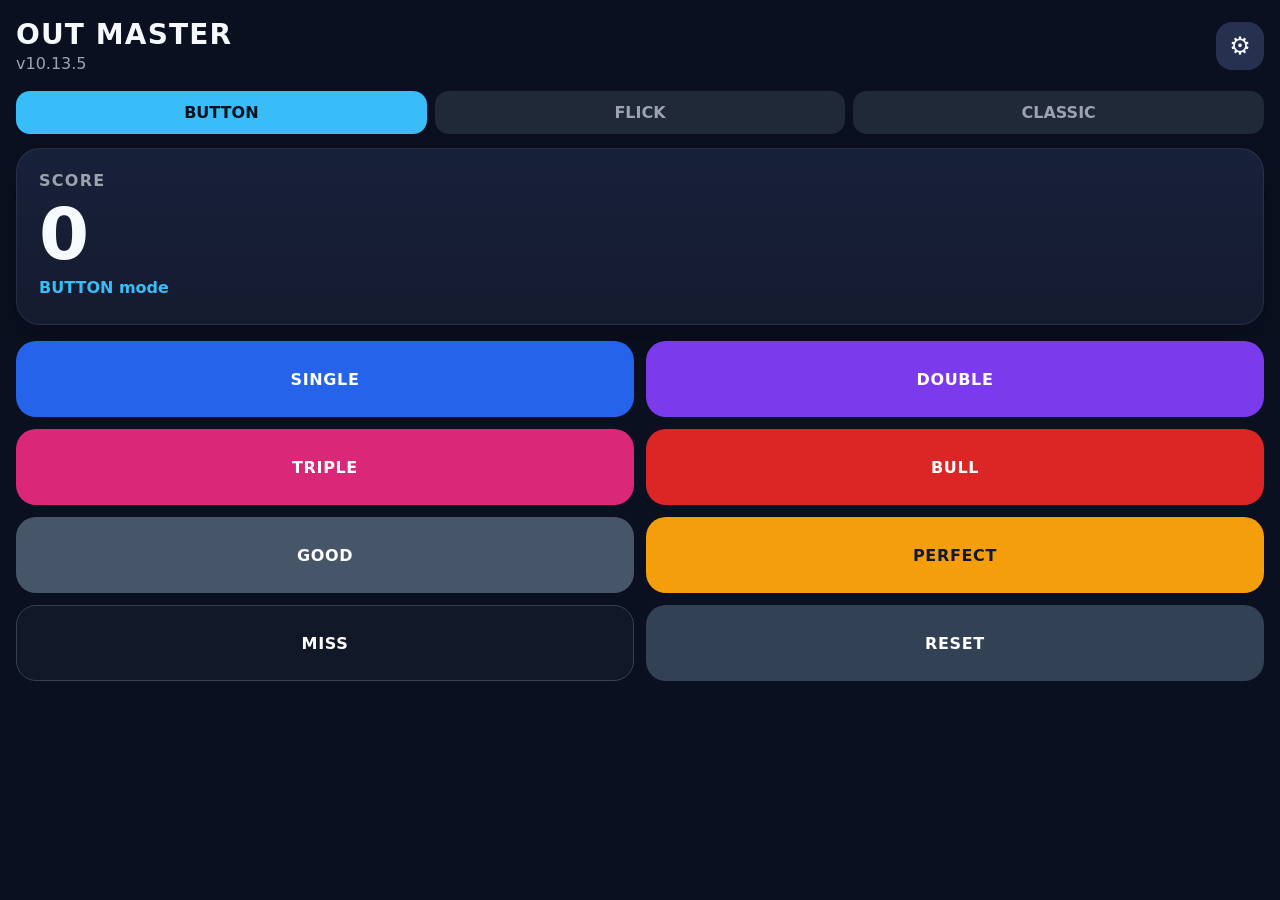
==== commit ea3b0296: "Add files via upload" ====
--- a/index.html
+++ b/index.html
@@ -1,1125 +1,74 @@
 <!doctype html>
 <html lang="ja">
 <head>
-<meta charset="utf-8">
-<meta name="viewport" content="width=device-width,initial-scale=1,viewport-fit=cover,user-scalable=no">
-<meta name="theme-color" content="#101014">
-<meta name="apple-mobile-web-app-capable" content="yes">
-<meta name="apple-mobile-web-app-title" content="OUT MASTER">
-<link rel="manifest" href="manifest.json">
-<link rel="apple-touch-icon" href="icon-192.png">
-<title>OUT MASTER v10.13.4</title>
-<!-- v10.13.4 bull hardfix: green bull and red bull both return BULL=50 -->
-<style>
-*{box-sizing:border-box}
-html,body{
-  margin:0;
-  height:100%;
-  overflow:hidden;
-  font-family:-apple-system,BlinkMacSystemFont,"Segoe UI",sans-serif;
-  background:#09090d;
-  color:#fff;
-  -webkit-tap-highlight-color:transparent;
-  -webkit-user-select:none;
-  user-select:none;
-}
-button{font-family:inherit;touch-action:manipulation}
-.screen{
-  position:fixed;
-  inset:0;
-  display:flex;
-  align-items:center;
-  justify-content:center;
-  transition:.36s ease;
-}
-.hide{
-  opacity:0;
-  pointer-events:none;
-  transform:scale(1.02);
-}
-.bgOnly{
-  position:absolute;
-  inset:0;
-  background:
-    linear-gradient(180deg, rgba(0,0,0,.02), rgba(0,0,0,.24)),
-    url("./assets/menu-bg.jpg") center/cover no-repeat;
-}
-.tapHint{
-  position:absolute;
-  left:50%;
-  bottom:calc(28px + env(safe-area-inset-bottom));
-  transform:translateX(-50%);
-  z-index:2;
-  padding:10px 16px;
-  border:1px solid rgba(255,176,32,.35);
-  border-radius:999px;
-  background:rgba(0,0,0,.22);
-  color:#ffb020;
-  font-size:11px;
-  letter-spacing:.24em;
-  font-weight:900;
-  animation:blink 1.3s infinite;
-  backdrop-filter:blur(6px);
-}
-@keyframes blink{50%{opacity:.35}}
-
-.menuOverlay{
-  position:absolute;
-  inset:0;
-  background:
-    linear-gradient(180deg, rgba(0,0,0,.16), rgba(0,0,0,.70)),
-    url("./assets/menu-bg.jpg") center/cover no-repeat;
-}
-.menuOverlay::after{
-  content:"";
-  position:absolute;
-  inset:0;
-  background:radial-gradient(circle at center, rgba(0,0,0,.02), rgba(0,0,0,.54) 78%);
-}
-.menuPanel{
-  position:relative;
-  z-index:2;
-  width:min(92vw,430px);
-  display:flex;
-  flex-direction:column;
-  gap:13px;
-  margin-top:clamp(120px, 22vh, 230px);
-}
-.logo{
-  text-align:center;
-  margin-bottom:20px;
-  text-shadow:0 0 24px rgba(255,140,0,.8);
-}
-.logo .out{
-  font-size:clamp(54px,16vw,100px);
-  font-weight:1000;
-  line-height:.88;
-  color:#ff9d00;
-}
-.logo .master{
-  font-size:clamp(50px,14vw,90px);
-  font-weight:1000;
-  line-height:.9;
-  color:#fff3e4;
-}
-.menuBtn{
-  position:relative;
-  border:1px solid rgba(255,255,255,.42);
-  background:rgba(12,12,16,.62);
-  color:#fff4e8;
-  backdrop-filter:blur(6px);
-  border-radius:18px;
-  min-height:74px;
-  padding:14px 18px 14px 82px;
-  text-align:left;
-  box-shadow:0 12px 36px rgba(0,0,0,.35), inset 0 0 18px rgba(255,255,255,.03);
-}
-.menuBtn:active{transform:translateY(1px) scale(.99)}
-.menuBtn.primary{
-  border-color:rgba(255,176,32,.9);
-  background:linear-gradient(180deg, rgba(255,153,0,.42), rgba(80,34,0,.62));
-  box-shadow:0 0 28px rgba(255,153,0,.35), 0 14px 42px rgba(0,0,0,.45);
-}
-.menuIcon{
-  position:absolute;
-  left:20px;
-  top:50%;
-  transform:translateY(-50%);
-  width:42px;
-  height:42px;
-  display:flex;
-  align-items:center;
-  justify-content:center;
-  font-size:30px;
-}
-.menuTitle{
-  display:block;
-  font-size:26px;
-  line-height:1;
-  font-weight:1000;
-  letter-spacing:.03em;
-}
-.menuSub{
-  display:block;
-  margin-top:7px;
-  font-size:12px;
-  color:#d8c3aa;
-  font-weight:700;
-}
-.versionTiny{
-  position:absolute;
-  right:14px;
-  bottom:calc(8px + env(safe-area-inset-bottom));
-  z-index:3;
-  color:rgba(255,255,255,.52);
-  font-size:10px;
-  letter-spacing:.12em;
-  font-weight:800;
-  text-shadow:0 1px 4px rgba(0,0,0,.9);
-}
-
-.boardScreen{
-  background:#101014;
-  justify-content:flex-start;
-  padding:8px;
-  overflow:hidden;
-}
-.boardShell{
-  height:100dvh;
-  width:100%;
-  max-width:560px;
-  display:grid;
-  grid-template-rows:auto auto 1fr;
-  gap:7px;
-}
-.card{
-  background:#1b1b22;
-  border:1px solid #30303a;
-  border-radius:16px;
-  padding:8px;
-  width:100%;
-  min-height:0;
-}
-.top{
-  display:grid;
-  grid-template-columns:1fr 1fr 1fr;
-  gap:6px;
-}
-.infoLabel{color:#aaa;font-size:10px;text-align:center}
-.infoValue{font-size:14px;font-weight:900;text-align:center;margin-top:2px}
-.score{
-  font-size:50px;
-  font-weight:1000;
-  text-align:center;
-  color:#ffb020;
-  line-height:.95;
-}
-.score.bad{color:#ef4444}
-.status{
-  min-height:22px;
-  text-align:center;
-  font-size:13px;
-  font-weight:900;
-  margin-top:4px;
-}
-.good{color:#22c55e}.bad{color:#ef4444}
-.boardWrap{
-  min-height:0;
-  display:flex;
-  flex-direction:column;
-  align-items:center;
-  justify-content:center;
-  gap:7px;
-}
-svg{
-  width:min(94vw, min(520px, 58dvh));
-  max-height:58dvh;
-  height:auto;
-  display:block;
-  overflow:visible;
-}
-.seg{cursor:pointer;stroke:#111;stroke-width:.55}
-.black{fill:#242424}.white{fill:#ececec}.red{fill:#d84835}.green{fill:#2e8b57}
-.label{
-  font-size:10px;
-  fill:#f5f5f5;
-  text-anchor:middle;
-  dominant-baseline:middle;
-  font-weight:900;
-  pointer-events:none;
-}
-.noout{
-  width:78px;
-  height:78px;
-  border-radius:50%;
-  border:5px solid #5a0f0f;
-  background:radial-gradient(circle at 30% 30%, #ff6b6b, #c62828 70%);
-  color:#fff;
-  font-size:12px;
-  font-weight:900;
-  box-shadow:0 10px 24px rgba(0,0,0,.5);
-}
-.miniTop{display:flex;gap:7px;margin-bottom:7px}
-.miniTop button{
-  flex:1;
-  border:0;
-  border-radius:12px;
-  padding:9px 8px;
-  background:#2d2d36;
-  color:white;
-  font-weight:900;
-  font-size:12px;
-}
-.miniTop .primary{background:#ffb020;color:#1a1200}
-.perfectOverlay{
-  position:fixed;
-  inset:0;
-  display:flex;
-  align-items:center;
-  justify-content:center;
-  pointer-events:none;
-  opacity:0;
-  z-index:9999;
-}
-.perfectOverlay.show{animation:perfectPop .9s ease-out forwards}
-.perfectBox{
-  text-align:center;
-  padding:22px 26px;
-  border-radius:28px;
-  background:rgba(0,0,0,.78);
-  border:1px solid rgba(255,176,32,.45);
-  box-shadow:0 0 48px rgba(255,176,32,.35);
-}
-.perfectBig{font-size:38px;font-weight:1000;color:#ffb020}
-.perfectSmall{margin-top:7px;font-size:16px;font-weight:900}
-.resultCard{
-  position:fixed;
-  inset:env(safe-area-inset-top) 8px env(safe-area-inset-bottom) 8px;
-  z-index:30;
-  display:flex;
-  align-items:center;
-  justify-content:center;
-  background:rgba(0,0,0,.68);
-  backdrop-filter:blur(8px);
-}
-.resultInner{
-  width:min(92vw,420px);
-  background:#1b1b22;
-  border:1px solid #444451;
-  border-radius:22px;
-  padding:18px;
-  box-shadow:0 18px 70px rgba(0,0,0,.55);
-  text-align:center;
-}
-.bigResult{
-  font-size:34px;
-  font-weight:950;
-  color:#ffb020;
-  margin:8px 0;
-}
-@keyframes perfectPop{
-  0%{opacity:0;transform:scale(.7)}
-  12%{opacity:1;transform:scale(1.08)}
-  70%{opacity:1;transform:scale(1)}
-  100%{opacity:0;transform:scale(1.1)}
-}
-@media(max-height:760px){
-  .menuPanel{margin-top:112px}
-  .menuBtn{min-height:64px}
-  .menuTitle{font-size:23px}
-  .logo{display:none}
-}
-@media(max-width:390px){
-  .menuPanel{margin-top:118px}
-  .menuTitle{font-size:23px}
-  .menuBtn{padding-left:72px}
-  .menuIcon{left:18px}
-}
-
-.keyActive{
-  outline:3px solid #ffb020!important;
-  box-shadow:0 0 22px rgba(255,176,32,.55)!important;
-  transform:translateY(1px) scale(.97);
-}
-
-
-.inputGuide{
-  min-height:22px;
-  text-align:center;
-  color:#d8c3aa;
-  font-size:12px;
-  font-weight:900;
-  letter-spacing:.04em;
-  margin-top:2px;
-}
-.holdActive{
-  outline:3px solid #ffb020!important;
-  box-shadow:0 0 24px rgba(255,176,32,.65), 0 10px 24px rgba(0,0,0,.45)!important;
-  transform:translateY(1px) scale(.96);
-}
-
-
-.audioSettingBlock{
-  margin-top:14px;
-  padding-top:14px;
-  border-top:1px solid rgba(255,255,255,.12);
-}
-.audioSettingTitle{
-  display:flex;
-  justify-content:space-between;
-  align-items:center;
-  color:#fff4e8;
-  font-size:13px;
-  font-weight:900;
-  margin-bottom:8px;
-}
-.audioSlider{
-  width:100%;
-  accent-color:#ffb020;
-}
-.audioSmall{
-  color:#d8c3aa;
-  font-size:11px;
-  margin-top:4px;
-}
-
-</style>
+  <meta charset="utf-8" />
+  <meta name="viewport" content="width=device-width, initial-scale=1, viewport-fit=cover" />
+  <meta name="theme-color" content="#111827" />
+  <meta name="apple-mobile-web-app-capable" content="yes" />
+  <meta name="apple-mobile-web-app-title" content="OUT MASTER" />
+  <meta name="apple-mobile-web-app-status-bar-style" content="black-translucent" />
+  <title>OUT MASTER v10.13.5</title>
+  <link rel="manifest" href="./manifest.json?v=10.13.5" />
+  <link rel="stylesheet" href="./styles.css?v=10.13.5" />
 </head>
 <body>
-<div id="titleScreen" class="screen">
-  <div class="bgOnly"></div>
-  <div class="tapHint">TAP TO START</div>
-</div>
+  <div id="app" class="app">
+    <header class="topbar">
+      <div>
+        <h1>OUT MASTER</h1>
+        <p id="versionLabel">v10.13.5</p>
+      </div>
+      <button id="settingsBtn" class="icon-btn" type="button">⚙︎</button>
+    </header>
 
-<div id="menuScreen" class="screen hide">
-  <div class="menuOverlay"></div>
-  <div class="menuPanel">
-    <div class="logo">
-      <div class="out">OUT</div>
-      <div class="master">MASTER</div>
-    </div>
-    <button class="menuBtn primary" onclick="startTA()">
-      <span class="menuIcon">⏱</span>
-      <span class="menuTitle">TIME ATTACK</span>
-      <span class="menuSub">最後の3本を脳に刻め</span>
-    </button>
-    <button class="menuBtn" onclick="startPractice()">
-      <span class="menuIcon">🎯</span>
-      <span class="menuTitle">PRACTICE</span>
-      <span class="menuSub">じっくりルート練習</span>
-    </button>
-    <button class="menuBtn" onclick="showRanking()">
-      <span class="menuIcon">🏆</span>
-      <span class="menuTitle">RANKING</span>
-      <span class="menuSub">端末内のベスト記録</span>
-    </button>
-    <button class="menuBtn" onclick="openSettings()">
-      <span class="menuIcon">⚙</span>
-      <span class="menuTitle">SETTINGS</span>
-      <span class="menuSub">入力モード・サウンド設定</span>
-    </button>
-  </div>
-  <div class="versionTiny">v10.13.4</div>
-</div>
-
-
-<div id="settingsScreen" class="screen hide">
-  <div class="menuOverlay"></div>
-  <div class="menuPanel">
-    <div class="logo" style="margin-bottom:12px">
-      <div class="master" style="font-size:48px">SETTINGS</div>
-    </div>
-
-    <div class="menuBtn" style="padding:18px">
-      <div class="menuTitle" style="font-size:20px">INPUT MODE</div>
-      <div class="menuSub" style="margin-top:12px">CLASSIC / BUTTON / FLICK</div>
-
-      <div style="display:flex;gap:8px;margin-top:16px">
-        <button id="classicModeBtn" onclick="setInputMode('CLASSIC')" style="flex:1;padding:12px;border-radius:12px;border:0;font-weight:900">CLASSIC</button>
-        <button id="buttonModeBtn" onclick="setInputMode('BUTTON')" style="flex:1;padding:12px;border-radius:12px;border:0;font-weight:900">BUTTON</button>
-        <button id="flickModeBtn" onclick="setInputMode('FLICK')" style="flex:1;padding:12px;border-radius:12px;border:0;font-weight:900">FLICK</button>
-      </div>
-
-      <div id="modeExplain" style="margin-top:14px;font-size:12px;color:#d8c3aa;line-height:1.6">
-      </div>
-    </div>
-
-    <div class="menuBtn" style="padding:18px">
-      <div class="menuTitle" style="font-size:20px">SOUND</div>
-
-      <div style="display:flex;gap:8px;margin-top:16px">
-        <button onclick="toggleSound()" id="settingsSoundBtn" style="flex:1;padding:12px;border-radius:12px;border:0;font-weight:900">
-          SOUND ON
-        </button>
-      </div>
-    </div>
-
-    
-    <div class="menuBtn" style="padding:18px">
-      <div class="menuTitle" style="font-size:20px">AUDIO</div>
-      <div class="menuSub" style="margin-top:8px">BGM / SE VOLUME</div>
-
-      <div class="audioSettingBlock">
-        <div class="audioSettingTitle">
-          <span>BGM</span>
-          <button id="settingsBgmBtn" onclick="toggleBgm()" style="padding:8px 12px;border-radius:10px;border:0;font-weight:900">BGM ON</button>
+    <main>
+      <section id="homeScreen" class="screen active">
+        <div class="mode-row">
+          <button class="mode-btn active" data-mode="button" type="button">BUTTON</button>
+          <button class="mode-btn" data-mode="flick" type="button">FLICK</button>
+          <button class="mode-btn" data-mode="classic" type="button">CLASSIC</button>
         </div>
 
-        <input id="bgmVolumeSlider" class="audioSlider" type="range" min="0" max="100" value="22" oninput="setBgmVolume(this.value)">
-        <div class="audioSmall">背景音量</div>
-      </div>
-
-      <div class="audioSettingBlock">
-        <div class="audioSettingTitle">
-          <span>SE VOLUME</span>
-          <span id="seVolumeValue">82%</span>
+        <div class="score-card">
+          <div class="score-label">SCORE</div>
+          <div id="score" class="score">0</div>
+          <div id="message" class="message">Tap a target!</div>
         </div>
 
-        <input id="seVolumeSlider" class="audioSlider" type="range" min="0" max="100" value="82" oninput="setSeVolume(this.value)">
-        <div class="audioSmall">命中音・歓声・MISS音量</div>
-      </div>
-    </div>
+        <div class="target-grid">
+          <button class="target single" data-hit="single" type="button">SINGLE</button>
+          <button class="target double" data-hit="double" type="button">DOUBLE</button>
+          <button class="target triple" data-hit="triple" type="button">TRIPLE</button>
+          <button class="target bull" data-hit="bull" type="button">BULL</button>
+          <button class="target good" data-hit="good" type="button">GOOD</button>
+          <button class="target perfect" data-hit="perfect" type="button">PERFECT</button>
+          <button class="target miss" data-hit="miss" type="button">MISS</button>
+          <button id="resetBtn" class="target reset" type="button">RESET</button>
+        </div>
+      </section>
 
-<button class="menuBtn primary" onclick="closeSettings()">
-      <span class="menuTitle">BACK</span>
-    </button>
+      <section id="settingsScreen" class="screen" aria-hidden="true">
+        <div class="settings-card">
+          <h2>SETTINGS</h2>
+          <label>BGM volume <input id="bgmVolume" type="range" min="0" max="1" step="0.01" value="0.35"></label>
+          <label>SE volume <input id="seVolume" type="range" min="0" max="1" step="0.01" value="0.8"></label>
+          <button id="bgmToggle" class="wide-btn" type="button">BGM ON / OFF</button>
+          <button id="clearCacheBtn" class="wide-btn danger" type="button">Clear PWA cache</button>
+          <button id="closeSettingsBtn" class="wide-btn" type="button">Back</button>
+        </div>
+      </section>
+    </main>
   </div>
-</div>
 
-<div id="boardScreen" class="screen boardScreen hide">
-  <div class="boardShell">
-    <div class="miniTop">
-      <button onclick="backToMenu()">MENU</button>
-      <button class="primary" onclick="startTA()">RESTART</button>
-      <button onclick="toggleSound()" id="soundBtn">音 ON</button>
-    </div>
-    <div class="card">
-      <div class="top">
-        <div><div class="infoLabel">ROUND</div><div class="infoValue" id="round">- / 8</div></div>
-        <div><div class="infoLabel">TIME</div><div class="infoValue"><span id="timer">0.00</span>s</div></div>
-        <div><div class="infoLabel">MISS</div><div class="infoValue" id="miss">0</div></div>
-      </div>
-      <div style="text-align:center;color:#aaa;font-size:12px;margin-top:4px">残り点</div>
-      <div class="score" id="score">---</div>
-      <div id="status" class="status"></div>
-    </div>
-    <div class="card boardWrap">
-      <svg id="board" viewBox="-120 -120 240 240" aria-label="dart board"></svg>
-      <div class="inputGuide" id="inputGuide">CLASSIC: 盤面そのまま</div>
-      <div id="tdButtonWrap" style="display:flex;align-items:center;gap:12px">
-<button id="tripleBtn" class="noout" style="width:66px;height:66px;background:radial-gradient(circle at 30% 30%, #8b5cf6, #4c1d95 70%);border-color:#2e1065;font-size:20px">T</button>
+  <audio id="bgm" preload="auto" loop src="./audio/bgm.mp3?v=10.13.5"></audio>
+  <audio id="seSingle" preload="auto" src="./audio/single.mp3?v=10.13.5"></audio>
+  <audio id="seDouble" preload="auto" src="./audio/double.mp3?v=10.13.5"></audio>
+  <audio id="seTriple" preload="auto" src="./audio/triple.mp3?v=10.13.5"></audio>
+  <audio id="seBull" preload="auto" src="./audio/bull.mp3?v=10.13.5"></audio>
+  <audio id="seGood" preload="auto" src="./audio/good.mp3?v=10.13.5"></audio>
+  <audio id="sePerfect" preload="auto" src="./audio/perfect.mp3?v=10.13.5"></audio>
+  <audio id="seMiss" preload="auto" src="./audio/miss.mp3?v=10.13.5"></audio>
 
-<button class="noout" onclick="answerNoOut()">上がれない</button>
-
-<button id="doubleBtn" class="noout" style="width:66px;height:66px;background:radial-gradient(circle at 30% 30%, #22c55e, #166534 70%);border-color:#14532d;font-size:20px">D</button>
-</div>
-    </div>
-  </div>
-</div>
-
-<div class="resultCard hide" id="resultCard">
-  <div class="resultInner">
-    <div style="color:#aaa">RESULT</div>
-    <div class="bigResult" id="finalScore"></div>
-    <div id="detail" style="color:#ccc;font-size:13px;line-height:1.5"></div>
-    <div style="display:flex;gap:8px;margin-top:14px">
-      <button class="menuBtn primary" style="min-height:auto;padding:12px;text-align:center" onclick="startTA()">もう一回</button>
-      <button class="menuBtn" style="min-height:auto;padding:12px;text-align:center" onclick="backToMenu()">MENU</button>
-    </div>
-  </div>
-</div>
-
-<div class="perfectOverlay" id="perfectOverlay">
-  <div class="perfectBox">
-    <div class="perfectBig" id="perfectBig">PERFECT!!</div>
-    <div class="perfectSmall" id="perfectSmall">王道ルートボーナス -0.5s!!</div>
-  </div>
-</div>
-
-<script>
-const nums = [20,1,18,4,13,6,10,15,2,17,3,19,7,16,8,11,14,9,12,5];
-const all = [];
-for(let n=1;n<=20;n++){
-  all.push({name:String(n),score:n,kind:"S"});
-  all.push({name:"D"+n,score:n*2,kind:"D"});
-  all.push({name:"T"+n,score:n*3,kind:"T"});
-}
-all.push({name:"BULL",score:50,kind:"B"});
-
-const STORE_KEY = "outMasterBoardV10134";
-let store = loadStore();
-
-let playing=false, practiceMode=false, current=0, displayRem=0, round=0, miss=0, startTime=0, timerId=null, answerRoutes=[];
-let bonusTime = 0;
-let selectedThrows=[];
-
-let heldMode=null;
-let flickStart=null;
-let lastPointerAt=0;
-
-function updateHoldVisual(){
-  const t=document.getElementById("tripleBtn");
-  const d=document.getElementById("doubleBtn");
-  if(t)t.classList.toggle("holdActive", heldMode==="T");
-  if(d)d.classList.toggle("holdActive", heldMode==="D");
-}
-
-function modePress(mode){
-  if(store.inputMode!=="BUTTON") return;
-  heldMode=mode;
-  playSE("button");
-  updateHoldVisual();
-}
-
-function modeRelease(){
-  heldMode=null;
-  updateHoldVisual();
-}
-
-function installHoldButtons(){
-  const t=document.getElementById("tripleBtn");
-  const d=document.getElementById("doubleBtn");
-
-  const bind=(el,mode)=>{
-    if(!el)return;
-
-    const down=(e)=>{
-      if(store.inputMode!=="BUTTON")return;
-      e.preventDefault();
-      e.stopPropagation();
-      modePress(mode);
-    };
-
-    const up=(e)=>{
-      if(store.inputMode!=="BUTTON")return;
-      e.preventDefault();
-      e.stopPropagation();
-      modeRelease();
-    };
-
-    el.addEventListener("touchstart", down, {passive:false});
-    el.addEventListener("touchend", up, {passive:false});
-    el.addEventListener("touchcancel", up, {passive:false});
-    el.addEventListener("pointerdown", down);
-    el.addEventListener("pointerup", up);
-    el.addEventListener("pointercancel", up);
-    el.addEventListener("mousedown", down);
-    el.addEventListener("mouseup", up);
-    el.addEventListener("mouseleave", up);
-  };
-
-  bind(t,"T");
-  bind(d,"D");
-}
-
-function updateInputGuide(){
-  const guide=document.getElementById("inputGuide");
-  const wrap=document.getElementById("tdButtonWrap");
-
-  if(wrap){
-    wrap.style.display = store.inputMode==="BUTTON" ? "flex" : "none";
-  }
-
-  if(!guide)return;
-
-  if(store.inputMode==="CLASSIC"){
-    guide.textContent="CLASSIC: 盤面そのまま";
-  }
-
-  if(store.inputMode==="BUTTON"){
-    guide.textContent="BUTTON: T/Dを押しながら数字";
-  }
-
-  if(store.inputMode==="FLICK"){
-    guide.textContent="↑ T   /   TAP S   /   ↓ D";
-  }
-}
-
-function baseNumber(name){
-  if(name==="BULL" || name==="SBULL") return "BULL";
-  return String(name).replace("D","").replace("T","");
-}
-
-function applyMultiplier(name,multi){
-  const num=baseNumber(name);
-  if(num==="BULL") return "BULL";
-  if(multi==="T") return "T"+num;
-  if(multi==="D") return "D"+num;
-  return String(num);
-}
-
-function boardPointerDown(e,name){
-  flickStart={x:e.clientX,y:e.clientY,name};
-}
-
-function boardPointerUp(e,name){
-  lastPointerAt=Date.now();
-  if(store.inputMode==="FLICK" && flickStart){
-    const dy=e.clientY-flickStart.y;
-    flickStart=null;
-    if(dy < -26){ tap(applyMultiplier(name,"T")); return; }
-    if(dy > 26){ tap(applyMultiplier(name,"D")); return; }
-    tap(applyMultiplier(name,"S"));
-    return;
-  }
-
-  if(store.inputMode==="BUTTON"){
-    tap(applyMultiplier(name, heldMode || "S"));
-    return;
-  }
-
-  tap(name);
-}
-
-
-function loadStore(){
-  try{return Object.assign({sound:true,inputMode:"CLASSIC",best:null,ranking:[]}, JSON.parse(localStorage.getItem(STORE_KEY)||"{}"))}
-  catch(e){return {sound:true,best:null,ranking:[]}}
-}
-function saveStore(){localStorage.setItem(STORE_KEY, JSON.stringify(store))}
-function transition(from,to){
-  document.getElementById(from).classList.add("hide");
-  setTimeout(()=>document.getElementById(to).classList.remove("hide"),240);
-}
-document.getElementById("titleScreen").addEventListener("click",()=>{ startBgmIfNeeded(); transition("titleScreen","menuScreen"); });
-
-  const explain=document.getElementById("modeExplain");
-
-  if(store.inputMode==="CLASSIC"){
-    explain.innerHTML=
-    "リアル盤面入力<br>T/Dリングを直接タップ";
-  }
-
-  if(store.inputMode==="BUTTON"){
-    explain.innerHTML=
-    "T/Dボタンを押しながら数字入力<br>普通タップは全てシングル";
-  }
-
-  if(store.inputMode==="FLICK"){
-    explain.innerHTML=
-    "タップ=S<br>上フリック=T<br>下フリック=D";
-  }
-}
-
-
-let bgmFadeInterval=null;
-
-function applyAudioSettings(){
-  const bgm=document.getElementById("bgmAudio");
-  if(bgm){
-    bgm.volume = Number(store.bgmVolume ?? 0.22);
-  }
-
-  const bgmBtn=document.getElementById("settingsBgmBtn");
-  if(bgmBtn){
-    bgmBtn.textContent = store.bgm ? "BGM ON" : "BGM OFF";
-    bgmBtn.style.background = store.bgm ? "#ffb020" : "#2d2d36";
-    bgmBtn.style.color = store.bgm ? "#1a1200" : "#fff";
-  }
-
-  const bgmSlider=document.getElementById("bgmVolumeSlider");
-  if(bgmSlider) bgmSlider.value = Math.round((store.bgmVolume ?? 0.22)*100);
-
-  const seSlider=document.getElementById("seVolumeSlider");
-  if(seSlider) seSlider.value = Math.round((store.seVolume ?? 0.82)*100);
-
-  const seValue=document.getElementById("seVolumeValue");
-  if(seValue) seValue.textContent = Math.round((store.seVolume ?? 0.82)*100) + "%";
-}
-
-function toggleBgm(){
-  store.bgm = !store.bgm;
-  saveStore();
-  applyAudioSettings();
-  if(store.bgm) startBgmIfNeeded();
-  else {
-    const bgm=document.getElementById("bgmAudio");
-    if(bgm) bgm.pause();
-  }
-}
-
-function setBgmVolume(v){
-  store.bgmVolume = Number(v)/100;
-  saveStore();
-  applyAudioSettings();
-}
-
-function setSeVolume(v){
-  store.seVolume = Number(v)/100;
-  saveStore();
-  applyAudioSettings();
-}
-
-function startFadeLoopBgm(){
-  const bgm=document.getElementById("bgmAudio");
-  if(!bgm || !store.bgm) return;
-
-  if(bgmFadeInterval) clearInterval(bgmFadeInterval);
-
-  bgmFadeInterval=setInterval(()=>{
-    if(!bgm.duration || isNaN(bgm.duration)) return;
-
-    const remain = bgm.duration - bgm.currentTime;
-    const target = Number(store.bgmVolume ?? 0.22);
-
-    if(remain <= 2.2){
-      const ratio = Math.max(0.05, remain / 2.2);
-      bgm.volume = target * ratio;
-    }else{
-      bgm.volume = target;
-    }
-
-    if(remain <= 0.08){
-      bgm.currentTime = 0;
-      bgm.volume = target;
-      const p=bgm.play();
-      if(p && p.catch) p.catch(()=>{});
-    }
-  }, 40);
-}
-
-function startBgmIfNeeded(){
-  const bgm=document.getElementById("bgmAudio");
-  if(!bgm || !store.bgm) return;
-  bgm.volume = Number(store.bgmVolume ?? 0.22);
-  const p = bgm.play();
-  if(p && p.catch) p.catch(()=>{});
-  startFadeLoopBgm();
-}
-
-function playSE(type){
-  if(!store.sound) return;
-  const map = {
-    button:"seButton",
-    single:"seSingle",
-    triple:"seTriple",
-    double:"seDouble",
-    bull:"seBull",
-    perfect:"sePerfect",
-    miss:"seMiss",
-    good:"seGood"
-  };
-  const el=document.getElementById(map[type]);
-  if(!el) return;
-  try{
-    el.pause();
-    el.currentTime=0;
-    el.volume = Number(store.seVolume ?? 0.82);
-    const p = el.play();
-    if(p && p.catch) p.catch(()=>{});
-  }catch(e){}
-}
-
-function toggleSound(){
-  store.sound=!store.sound; saveStore(); updateSoundText();
-}
-function updateSoundText(){
-  const sbtn=document.getElementById("settingsSoundBtn");
-  if(sbtn){
-    sbtn.textContent = store.sound ? "SOUND ON" : "SOUND OFF";
-    sbtn.style.background = store.sound ? "#ffb020" : "#2d2d36";
-    sbtn.style.color = store.sound ? "#1a1200" : "#fff";
-  }
-
-  const text="音 " + (store.sound?"ON":"OFF");
-  const b=document.getElementById("soundBtn"); if(b)b.textContent=text;
-  const m=document.getElementById("soundMenuText"); if(m)m.textContent="SOUND " + (store.sound?"ON":"OFF");
-}
-function missSound(){
-  if(!store.sound)return;
-  try{
-    const ctx=new (window.AudioContext||window.webkitAudioContext)();
-    const osc=ctx.createOscillator();
-    const gain=ctx.createGain();
-    osc.type="sawtooth"; osc.frequency.value=145;
-    gain.gain.setValueAtTime(.12, ctx.currentTime);
-    gain.gain.exponentialRampToValueAtTime(.001, ctx.currentTime+.18);
-    osc.connect(gain); gain.connect(ctx.destination);
-    osc.start(); osc.stop(ctx.currentTime+.18);
-  }catch(e){}
-}
-function showPerfect(big,small){
-  const o=document.getElementById("perfectOverlay");
-  document.getElementById("perfectBig").textContent=big;
-  document.getElementById("perfectSmall").textContent=small;
-  o.classList.remove("show"); void o.offsetWidth; o.classList.add("show");
-}
-function startTA(){practiceMode=false; startGame();}
-function startPractice(){practiceMode=true; startGame();}
-function startGame(){
-  startBgmIfNeeded();
-  document.getElementById("titleScreen").classList.add("hide");
-  document.getElementById("menuScreen").classList.add("hide");
-  document.getElementById("resultCard").classList.add("hide");
-  document.getElementById("boardScreen").classList.remove("hide");
-  playing=!practiceMode; round=1; miss=0; bonusTime=0; selectedThrows=[];
-  document.getElementById("miss").textContent=miss;
-  startTime=performance.now();
-  clearInterval(timerId);
-  if(!practiceMode){
-    timerId=setInterval(()=>document.getElementById("timer").textContent=((performance.now()-startTime)/1000).toFixed(2),50);
-  }else{
-    document.getElementById("timer").textContent="FREE";
-  }
-  setQuestion();
-}
-function backToMenu(){
-  clearInterval(timerId);
-  document.getElementById("resultCard").classList.add("hide");
-  document.getElementById("boardScreen").classList.add("hide");
-  setTimeout(()=>document.getElementById("menuScreen").classList.remove("hide"),220);
-}
-function showRanking(){
-  const rows = store.ranking.length
-    ? store.ranking.map((r,i)=>`${i+1}. ${r.name} / ${Number(r.time).toFixed(2)}秒 / MISS ${r.miss}`).join("\\n")
-    : "まだ記録なし";
-  alert(rows);
-}
-function today(){
-  const d=new Date();
-  return `${d.getFullYear()}-${String(d.getMonth()+1).padStart(2,"0")}-${String(d.getDate()).padStart(2,"0")}`;
-}
-function registerRanking(final, raw){
-  if(practiceMode)return;
-  if(store.best===null || final < store.best) store.best=final;
-  const name=prompt("ランキング登録名", localStorage.getItem("outMasterName") || "HOKUTO") || "NO NAME";
-  localStorage.setItem("outMasterName", name);
-  store.ranking.push({name:name.slice(0,12), time:Number(final.toFixed(2)), raw:Number(raw.toFixed(2)), miss, bonus:Number(bonusTime.toFixed(1)), date:today()});
-  store.ranking.sort((a,b)=>a.time-b.time || a.miss-b.miss);
-  store.ranking=store.ranking.slice(0,10);
-  saveStore();
-}
-function polar(r,a){return [r*Math.cos(a), r*Math.sin(a)]}
-function wedgePath(r1,r2,a1,a2){
-  const [x1,y1]=polar(r2,a1),[x2,y2]=polar(r2,a2),[x3,y3]=polar(r1,a2),[x4,y4]=polar(r1,a1);
-  return `M ${x1} ${y1} A ${r2} ${r2} 0 0 1 ${x2} ${y2} L ${x3} ${y3} A ${r1} ${r1} 0 0 0 ${x4} ${y4} Z`;
-}
-function addWedge(svg,r1,r2,a1,a2,cls,name){
-  const p=document.createElementNS("http://www.w3.org/2000/svg","path");
-  p.setAttribute("d",wedgePath(r1,r2,a1,a2));
-  p.setAttribute("class","seg "+cls);
-  p.onpointerdown=(e)=>boardPointerDown(e,name);
-  p.onpointerup=(e)=>boardPointerUp(e,name);
-  p.onclick=(e)=>boardClickFallback(e,name);
-  svg.appendChild(p);
-}
-function addCircle(svg,r,cls,name){
-  const c=document.createElementNS("http://www.w3.org/2000/svg","circle");
-  c.setAttribute("cx",0); c.setAttribute("cy",0); c.setAttribute("r",r);
-  c.setAttribute("class","seg "+cls);
-  c.onpointerdown=(e)=>boardPointerDown(e,name);
-  c.onpointerup=(e)=>boardPointerUp(e,name);
-  c.onclick=(e)=>boardClickFallback(e,name);
-  svg.appendChild(c);
-}
-function drawBoard(){
-  const svg=document.getElementById("board");
-  svg.innerHTML="";
-  const start=-Math.PI/2 - Math.PI/20;
-  for(let i=0;i<20;i++){
-    const n=nums[i], a1=start+i*Math.PI/10, a2=start+(i+1)*Math.PI/10;
-    const base=(i%2===0)?"black":"white";
-    const ring=(i%2===0)?"red":"green";
-    addWedge(svg,76,100,a1,a2,ring,"D"+n);
-    addWedge(svg,54,76,a1,a2,base,String(n));
-    addWedge(svg,34,56,a1,a2,ring,"T"+n);
-    addWedge(svg,11,36,a1,a2,base,String(n));
-    const mid=(a1+a2)/2,[lx,ly]=polar(110,mid);
-    const t=document.createElementNS("http://www.w3.org/2000/svg","text");
-    t.setAttribute("x",lx); t.setAttribute("y",ly); t.setAttribute("class","label"); t.textContent=n;
-    svg.appendChild(t);
-  }
-  addCircle(svg,11,"green","BULL");
-  addCircle(svg,5.8,"red","BULL");
-}
-function isFinish(t){return t.kind==="D" || t.kind==="T" || t.kind==="B"}
-function findRoutes(score,darts=3){
-  const res=[];
-  function dfs(rem,left,path){
-    if(left===0){if(rem===0)res.push(path);return}
-    for(const t of all){
-      
-      if(t.score>rem)continue;
-      const next=rem-t.score;
-      if(next===1)continue;
-      if(left===1 && !isFinish(t))continue;
-      dfs(next,left-1,path.concat(t));
-      if(res.length>300)return;
-    }
-  }
-  dfs(score,darts,[]);
-  return res;
-}
-function chooseScore(){
-  const hot=[170,167,164,161,160,158,157,156,155,154,153,152,151,150,149,148,147,146,145,144,143,142,141,140,139,138,137,136,135,134,133,132,131,130,129,128,127,126,125,124,123,122,121,120,119,118,117,116,115,114,113,112,111,110,109,108,107,106,105,104,103,102,101,100,99,98,97,96,95,94,93,92,91,90,89,88,87,86,85,84,83,82,81,80,79,78,77,76,75,74,73,72,71,70,69,68,67,66,65,64,63,62,61,60,59,58,57,56,55,54,53,52,51,50,49,48,47,46,45,44,43,42,41,40,39,38,37,36,35,34,33,32,31,30,29,28,27,26,25,24,23,22,21,20,19,18,17,16,15,14,13,12,11,10,9,8,7,6,5,4,3,2,169,168,166,165,163,162,159];
-  return hot[Math.floor(Math.random()*hot.length)];
-}
-function setQuestion(){
-  current=chooseScore();
-  displayRem=current;
-  answerRoutes=findRoutes(current,3);
-  updateScoreDisplay();
-  document.getElementById("round").textContent=practiceMode ? `P ${round}` : `${round}/8`;
-  document.getElementById("status").textContent="";
-  selectedThrows=[];
-}
-function updateScoreDisplay(extraClass=""){
-  const el=document.getElementById("score");
-  el.textContent=displayRem;
-  el.className="score " + extraClass;
-}
-const popularRoutes={
-  170:["T20","T20","BULL"],167:["T20","T19","BULL"],164:["T20","T18","BULL"],161:["T20","T17","BULL"],
-  160:["T20","T20","D20"],158:["T20","T20","D19"],157:["T20","T19","D20"],156:["T20","T20","D18"],
-  155:["T20","T19","D19"],154:["T20","T18","D20"],121:["T20","11","BULL"],100:["T20","D20"],
-  81:["T19","D12"],72:["16","D20"],68:["T20","D4"],40:["D20"]
-};
-function isPopularRoute(names){
-  const r=popularRoutes[current]; if(!r)return false;
-  return r.join("|")===names.join("|");
-}
-function throwByName(name){
-  if(name==="SBULL") return {name:"BULL",score:50,kind:"B"};
-  if(name==="BULL") return {name:"BULL",score:50,kind:"B"};
-  return all.find(t=>t.name===name);
-}
-function judgeSelectedRoute(names){
-  let rem=current;
-  for(const name of names){
-    const t=throwByName(name); if(!t)return false;
-    rem-=t.score;
-    if(rem<0)return false;
-    if(rem===1)return false;
-    if(rem===0)return isFinish(t);
-  }
-  return false;
-}
-function calcRemaining(names){
-  let rem=current;
-  for(const name of names){
-    const t=throwByName(name); if(!t)return current;
-    rem-=t.score;
-  }
-  return rem;
-}
-
-function boardClickFallback(e,name){
-  // PC用保険。pointerup直後のclickは二重入力防止で無視。
-  if(Date.now()-lastPointerAt < 180) return;
-
-  if(store.inputMode==="BUTTON"){
-    tap(applyMultiplier(name, heldMode || "S"));
-    return;
-  }
-
-  if(store.inputMode==="FLICK"){
-    tap(applyMultiplier(name,"S"));
-    return;
-  }
-
-  tap(name);
-}
-
-function tap(name){
-if(!current)return;
-
-  if(name==="BULL") playSE("bull");
-  else if(name.startsWith("T")) playSE("triple");
-  else if(name.startsWith("D")) playSE("double");
-  else playSE("single");
-
-  selectedThrows.push(name);
-  displayRem=calcRemaining(selectedThrows);
-  if(displayRem<0){
-    updateScoreDisplay("bad");
-    flash(false,`❌ BUST ${selectedThrows.join(" → ")}`);
-    selectedThrows=[];
-    setTimeout(()=>nextRound(false),650);
-    return;
-  }
-  if(displayRem===1){
-    updateScoreDisplay("bad");
-    flash(false,`❌ 残り1 詰み ${selectedThrows.join(" → ")}`);
-    selectedThrows=[];
-    setTimeout(()=>nextRound(false),650);
-    return;
-  }
-
-  // v10.13.4: 0になったのに最後がマスターアウトじゃない場合は即ミス
-  if(displayRem===0 && !judgeSelectedRoute(selectedThrows)){
-    updateScoreDisplay("bad");
-    flash(false,`❌ マスターアウト失敗 ${selectedThrows.join(" → ")}`);
-    selectedThrows=[];
-    setTimeout(()=>nextRound(false),650);
-    return;
-  }
-
-  updateScoreDisplay();
-  flash(true,"入力: "+selectedThrows.join(" → "));
-  if(judgeSelectedRoute(selectedThrows)){
-    const popular=isPopularRoute(selectedThrows);
-    if(popular){bonusTime+=.5; showPerfect("PERFECT!!","王道ルートボーナス -0.5s!!"); playSE("perfect"); playSE("perfect")}
-    if(popular){ playSE("perfect"); } else { playSE("good"); } // audiofix-good
-    flash(true,`⭕ ${popular ? "PERFECT！" : "GOOD."} ${selectedThrows.join(" → ")}`);
-    selectedThrows=[];
-    setTimeout(()=>nextRound(true),560);
-    return;
-  }
-  if(selectedThrows.length<3)return;
-  flash(false,`❌ ${selectedThrows.join(" → ")} 不正解`);
-  selectedThrows=[];
-  setTimeout(()=>nextRound(false),650);
-}
-function answerNoOut(){
-  if(!current)return;
-  const ok=answerRoutes.length===0;
-  flash(ok,ok?"⭕ 上がれない 正解":"❌ 上がれる");
-  setTimeout(()=>nextRound(ok),320);
-}
-function flash(ok,msg){
-  const s=document.getElementById("status");
-  s.className="status "+(ok?"good":"bad");
-  s.textContent=msg;
-  if(!ok)playSE("miss");
-}
-function nextRound(ok){
-  if(!ok)miss++;
-  document.getElementById("miss").textContent=miss;
-  if(practiceMode){round++; setQuestion(); return}
-  if(round>=8 && playing){finishGame(); return}
-  if(playing){round++; setQuestion()}
-}
-function finishGame(){
-  playing=false;
-  clearInterval(timerId);
-  const raw=(performance.now()-startTime)/1000;
-  const final=Math.max(0,raw+(miss*5)-bonusTime);
-  document.getElementById("finalScore").textContent=final.toFixed(2)+" 秒";
-  document.getElementById("detail").textContent=`実時間 ${raw.toFixed(2)}秒 + ミス${miss}個 × 5秒 - 王道ボーナス${bonusTime.toFixed(1)}秒`;
-  document.getElementById("resultCard").classList.remove("hide");
-  registerRanking(final,raw);
-}
-
-
-
-
-// PCデバッグ用: BUTTONモード時、T/Dキー押しっぱなしで連動
-window.addEventListener("keydown",(e)=>{
-  if(store.inputMode!=="BUTTON") return;
-  const k=e.key.toLowerCase();
-  if(k==="t"){ e.preventDefault(); modePress("T"); }
-  if(k==="d"){ e.preventDefault(); modePress("D"); }
-});
-window.addEventListener("keyup",(e)=>{
-  if(store.inputMode!=="BUTTON") return;
-  const k=e.key.toLowerCase();
-  if((k==="t" && heldMode==="T") || (k==="d" && heldMode==="D")) modeRelease();
-});
-
-if("serviceWorker" in navigator && location.protocol!=="file:"){
-  navigator.serviceWorker.register("./service-worker.js?v=10134").catch(()=>{});
-}
-updateSoundText();
-installHoldButtons();
-updateInputGuide();
-drawBoard();
-</script>
-
-
-
-<!-- VERSION: 10134 -->
-
-<audio id="seButton" src="./assets/se/button.wav" preload="auto"></audio>
-<audio id="seSingle" src="./assets/se/single.wav" preload="auto"></audio>
-<audio id="seTriple" src="./assets/se/triple.wav" preload="auto"></audio>
-<audio id="seDouble" src="./assets/se/double.wav" preload="auto"></audio>
-<audio id="seBull" src="./assets/se/bull.wav" preload="auto"></audio>
-<audio id="sePerfect" src="./assets/se/perfect.mp3" preload="auto"></audio>
-<audio id="seMiss" src="./assets/se/miss.wav" preload="auto"></audio>
-<audio id="seGood" src="./assets/se/good.mp3" preload="auto"></audio>
-<audio id="bgmAudio" src="./assets/bgm.mp3" preload="auto"></audio>
-
-
-<div id="debugVersion" style="position:fixed;right:8px;bottom:6px;color:#ffffff55;font-size:10px;z-index:9999">v10.13.4</div>
+  <script src="./app.js?v=10.13.5" defer></script>
 </body>
 </html>
--- a/styles.css
+++ b/styles.css
@@ -0,0 +1,33 @@
+:root { --bg:#0b1020; --card:#151b2f; --text:#f7fafc; --muted:#9ca3af; --accent:#38bdf8; --danger:#ef4444; }
+* { box-sizing:border-box; -webkit-tap-highlight-color: transparent; }
+html, body { margin:0; min-height:100%; background:var(--bg); color:var(--text); font-family: system-ui, -apple-system, BlinkMacSystemFont, "Segoe UI", sans-serif; touch-action: manipulation; }
+button, input { font: inherit; }
+button { cursor:pointer; touch-action: manipulation; user-select:none; }
+.app { min-height:100dvh; padding: max(18px, env(safe-area-inset-top)) 16px max(18px, env(safe-area-inset-bottom)); }
+.topbar { display:flex; align-items:center; justify-content:space-between; gap:16px; margin-bottom:18px; }
+h1 { margin:0; font-size:28px; letter-spacing:.04em; }
+p { margin:.2rem 0 0; color:var(--muted); }
+.icon-btn { width:48px; height:48px; border-radius:16px; border:0; background:#26314f; color:var(--text); font-size:24px; position:relative; z-index:2; }
+.screen { display:none !important; pointer-events:none !important; }
+.screen.active { display:block !important; pointer-events:auto !important; }
+.screen:not(.active), .hidden, [hidden] { display:none !important; pointer-events:none !important; visibility:hidden !important; }
+.mode-row { display:grid; grid-template-columns:repeat(3, 1fr); gap:8px; margin-bottom:14px; }
+.mode-btn { border:0; border-radius:14px; padding:12px 8px; background:#1f2937; color:var(--muted); font-weight:800; }
+.mode-btn.active { background:var(--accent); color:#06111f; }
+.score-card, .settings-card { background:linear-gradient(180deg, #17213a, var(--card)); border:1px solid rgba(255,255,255,.08); border-radius:24px; padding:22px; box-shadow:0 16px 48px rgba(0,0,0,.25); }
+.score-label { color:var(--muted); font-weight:800; letter-spacing:.08em; }
+.score { font-size:72px; font-weight:900; line-height:1; margin:8px 0; }
+.message { color:var(--accent); font-weight:800; min-height:1.5em; }
+.target-grid { display:grid; grid-template-columns:repeat(2, minmax(0,1fr)); gap:12px; margin-top:16px; }
+.target { min-height:76px; border:0; border-radius:20px; color:white; font-weight:900; letter-spacing:.04em; background:#26314f; position:relative; z-index:1; }
+.target:active, .icon-btn:active, .mode-btn:active, .wide-btn:active { transform:scale(.98); }
+.single { background:#2563eb; } .double { background:#7c3aed; } .triple { background:#db2777; } .bull { background:#dc2626; }
+.good { background:#475569; } .perfect { background:#f59e0b; color:#111827; } .miss { background:#111827; border:1px solid #374151; } .reset { background:#334155; }
+.settings-card { display:grid; gap:18px; }
+.settings-card h2 { margin:0; }
+.settings-card label { display:grid; gap:8px; color:var(--muted); font-weight:700; }
+input[type="range"] { width:100%; }
+.wide-btn { width:100%; border:0; border-radius:16px; padding:14px 16px; background:#26314f; color:var(--text); font-weight:900; }
+.wide-btn.danger { background:var(--danger); }
+/* emergency: common overlay names are neutralized unless active */
+.overlay:not(.active), .loading:not(.active), .modal:not(.active), .start-screen:not(.active) { display:none !important; pointer-events:none !important; }
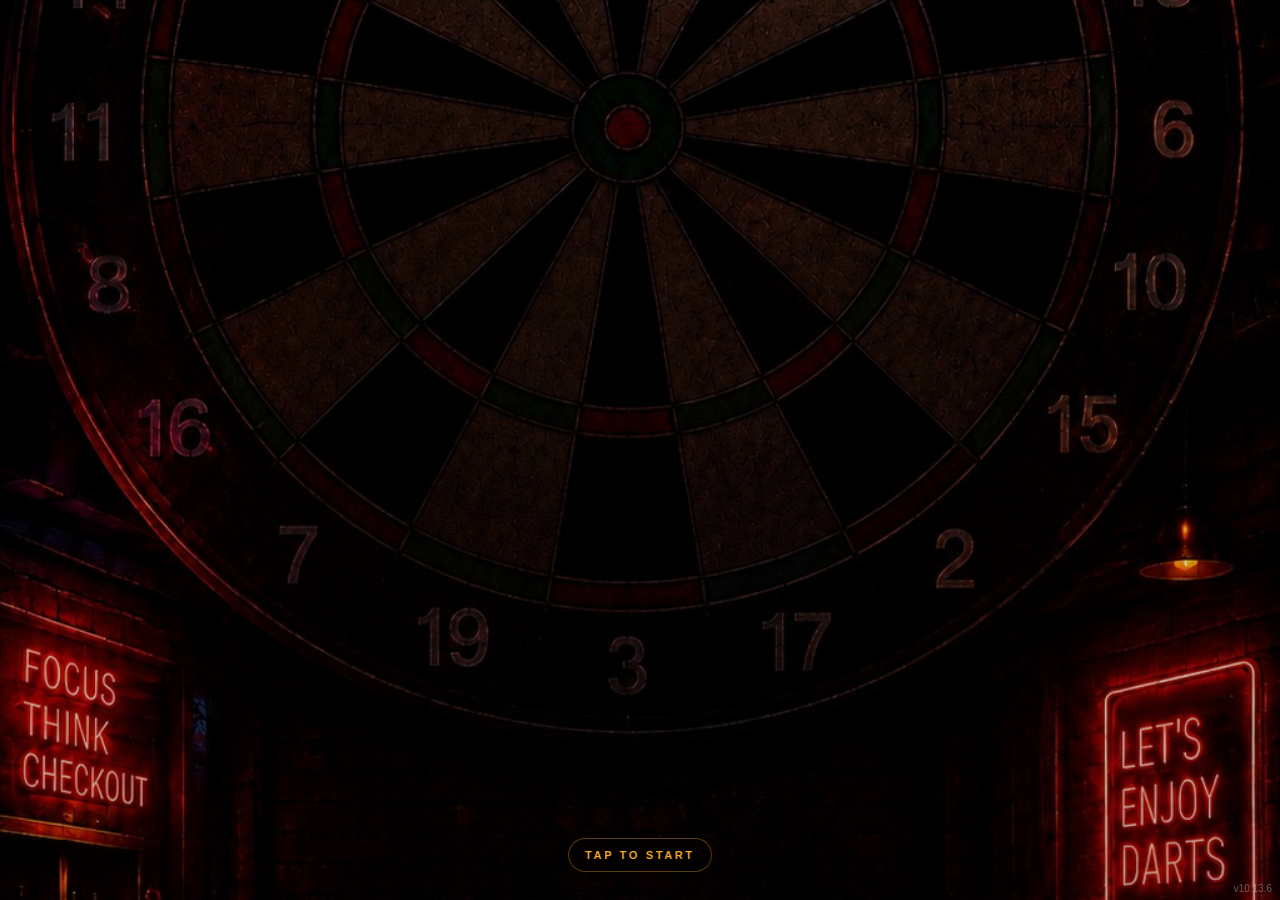
==== commit 40e01332: "Add files via upload" ====
--- a/index.html
+++ b/index.html
@@ -1,74 +1,1157 @@
 <!doctype html>
 <html lang="ja">
 <head>
-  <meta charset="utf-8" />
-  <meta name="viewport" content="width=device-width, initial-scale=1, viewport-fit=cover" />
-  <meta name="theme-color" content="#111827" />
-  <meta name="apple-mobile-web-app-capable" content="yes" />
-  <meta name="apple-mobile-web-app-title" content="OUT MASTER" />
-  <meta name="apple-mobile-web-app-status-bar-style" content="black-translucent" />
-  <title>OUT MASTER v10.13.5</title>
-  <link rel="manifest" href="./manifest.json?v=10.13.5" />
-  <link rel="stylesheet" href="./styles.css?v=10.13.5" />
+<meta charset="utf-8">
+<meta name="viewport" content="width=device-width,initial-scale=1,viewport-fit=cover,user-scalable=no">
+<meta name="theme-color" content="#101014">
+<meta name="apple-mobile-web-app-capable" content="yes">
+<meta name="apple-mobile-web-app-title" content="OUT MASTER">
+<link rel="manifest" href="manifest.json?v=10136">
+<link rel="apple-touch-icon" href="icon-192.png">
+<title>OUT MASTER v10.13.6</title>
+<!-- v10.13.6 bull hardfix: green bull and red bull both return BULL=50 -->
+<style>
+*{box-sizing:border-box}
+html,body{
+  margin:0;
+  height:100%;
+  overflow:hidden;
+  font-family:-apple-system,BlinkMacSystemFont,"Segoe UI",sans-serif;
+  background:#09090d;
+  color:#fff;
+  -webkit-tap-highlight-color:transparent;
+  -webkit-user-select:none;
+  user-select:none;
+}
+button{font-family:inherit;touch-action:manipulation}
+.screen{
+  position:fixed;
+  inset:0;
+  display:flex;
+  align-items:center;
+  justify-content:center;
+  transition:.36s ease;
+}
+.hide{
+  opacity:0;
+  pointer-events:none;
+  transform:scale(1.02);
+}
+.bgOnly{
+  position:absolute;
+  inset:0;
+  background:
+    linear-gradient(180deg, rgba(0,0,0,.02), rgba(0,0,0,.24)),
+    url("./assets/menu-bg.jpg") center/cover no-repeat;
+}
+.tapHint{
+  position:absolute;
+  left:50%;
+  bottom:calc(28px + env(safe-area-inset-bottom));
+  transform:translateX(-50%);
+  z-index:2;
+  padding:10px 16px;
+  border:1px solid rgba(255,176,32,.35);
+  border-radius:999px;
+  background:rgba(0,0,0,.22);
+  color:#ffb020;
+  font-size:11px;
+  letter-spacing:.24em;
+  font-weight:900;
+  animation:blink 1.3s infinite;
+  backdrop-filter:blur(6px);
+}
+@keyframes blink{50%{opacity:.35}}
+
+.menuOverlay{
+  position:absolute;
+  inset:0;
+  background:
+    linear-gradient(180deg, rgba(0,0,0,.16), rgba(0,0,0,.70)),
+    url("./assets/menu-bg.jpg") center/cover no-repeat;
+}
+.menuOverlay::after{
+  content:"";
+  position:absolute;
+  inset:0;
+  background:radial-gradient(circle at center, rgba(0,0,0,.02), rgba(0,0,0,.54) 78%);
+}
+.menuPanel{
+  position:relative;
+  z-index:2;
+  width:min(92vw,430px);
+  display:flex;
+  flex-direction:column;
+  gap:13px;
+  margin-top:clamp(120px, 22vh, 230px);
+}
+.logo{
+  text-align:center;
+  margin-bottom:20px;
+  text-shadow:0 0 24px rgba(255,140,0,.8);
+}
+.logo .out{
+  font-size:clamp(54px,16vw,100px);
+  font-weight:1000;
+  line-height:.88;
+  color:#ff9d00;
+}
+.logo .master{
+  font-size:clamp(50px,14vw,90px);
+  font-weight:1000;
+  line-height:.9;
+  color:#fff3e4;
+}
+.menuBtn{
+  position:relative;
+  border:1px solid rgba(255,255,255,.42);
+  background:rgba(12,12,16,.62);
+  color:#fff4e8;
+  backdrop-filter:blur(6px);
+  border-radius:18px;
+  min-height:74px;
+  padding:14px 18px 14px 82px;
+  text-align:left;
+  box-shadow:0 12px 36px rgba(0,0,0,.35), inset 0 0 18px rgba(255,255,255,.03);
+}
+.menuBtn:active{transform:translateY(1px) scale(.99)}
+.menuBtn.primary{
+  border-color:rgba(255,176,32,.9);
+  background:linear-gradient(180deg, rgba(255,153,0,.42), rgba(80,34,0,.62));
+  box-shadow:0 0 28px rgba(255,153,0,.35), 0 14px 42px rgba(0,0,0,.45);
+}
+.menuIcon{
+  position:absolute;
+  left:20px;
+  top:50%;
+  transform:translateY(-50%);
+  width:42px;
+  height:42px;
+  display:flex;
+  align-items:center;
+  justify-content:center;
+  font-size:30px;
+}
+.menuTitle{
+  display:block;
+  font-size:26px;
+  line-height:1;
+  font-weight:1000;
+  letter-spacing:.03em;
+}
+.menuSub{
+  display:block;
+  margin-top:7px;
+  font-size:12px;
+  color:#d8c3aa;
+  font-weight:700;
+}
+.versionTiny{
+  position:absolute;
+  right:14px;
+  bottom:calc(8px + env(safe-area-inset-bottom));
+  z-index:3;
+  color:rgba(255,255,255,.52);
+  font-size:10px;
+  letter-spacing:.12em;
+  font-weight:800;
+  text-shadow:0 1px 4px rgba(0,0,0,.9);
+}
+
+.boardScreen{
+  background:#101014;
+  justify-content:flex-start;
+  padding:8px;
+  overflow:hidden;
+}
+.boardShell{
+  height:100dvh;
+  width:100%;
+  max-width:560px;
+  display:grid;
+  grid-template-rows:auto auto 1fr;
+  gap:7px;
+}
+.card{
+  background:#1b1b22;
+  border:1px solid #30303a;
+  border-radius:16px;
+  padding:8px;
+  width:100%;
+  min-height:0;
+}
+.top{
+  display:grid;
+  grid-template-columns:1fr 1fr 1fr;
+  gap:6px;
+}
+.infoLabel{color:#aaa;font-size:10px;text-align:center}
+.infoValue{font-size:14px;font-weight:900;text-align:center;margin-top:2px}
+.score{
+  font-size:50px;
+  font-weight:1000;
+  text-align:center;
+  color:#ffb020;
+  line-height:.95;
+}
+.score.bad{color:#ef4444}
+.status{
+  min-height:22px;
+  text-align:center;
+  font-size:13px;
+  font-weight:900;
+  margin-top:4px;
+}
+.good{color:#22c55e}.bad{color:#ef4444}
+.boardWrap{
+  min-height:0;
+  display:flex;
+  flex-direction:column;
+  align-items:center;
+  justify-content:center;
+  gap:7px;
+}
+svg{
+  width:min(94vw, min(520px, 58dvh));
+  max-height:58dvh;
+  height:auto;
+  display:block;
+  overflow:visible;
+}
+.seg{cursor:pointer;stroke:#111;stroke-width:.55}
+.black{fill:#242424}.white{fill:#ececec}.red{fill:#d84835}.green{fill:#2e8b57}
+.label{
+  font-size:10px;
+  fill:#f5f5f5;
+  text-anchor:middle;
+  dominant-baseline:middle;
+  font-weight:900;
+  pointer-events:none;
+}
+.noout{
+  width:78px;
+  height:78px;
+  border-radius:50%;
+  border:5px solid #5a0f0f;
+  background:radial-gradient(circle at 30% 30%, #ff6b6b, #c62828 70%);
+  color:#fff;
+  font-size:12px;
+  font-weight:900;
+  box-shadow:0 10px 24px rgba(0,0,0,.5);
+}
+.miniTop{display:flex;gap:7px;margin-bottom:7px}
+.miniTop button{
+  flex:1;
+  border:0;
+  border-radius:12px;
+  padding:9px 8px;
+  background:#2d2d36;
+  color:white;
+  font-weight:900;
+  font-size:12px;
+}
+.miniTop .primary{background:#ffb020;color:#1a1200}
+.perfectOverlay{
+  position:fixed;
+  inset:0;
+  display:flex;
+  align-items:center;
+  justify-content:center;
+  pointer-events:none;
+  opacity:0;
+  z-index:9999;
+}
+.perfectOverlay.show{animation:perfectPop .9s ease-out forwards}
+.perfectBox{
+  text-align:center;
+  padding:22px 26px;
+  border-radius:28px;
+  background:rgba(0,0,0,.78);
+  border:1px solid rgba(255,176,32,.45);
+  box-shadow:0 0 48px rgba(255,176,32,.35);
+}
+.perfectBig{font-size:38px;font-weight:1000;color:#ffb020}
+.perfectSmall{margin-top:7px;font-size:16px;font-weight:900}
+.resultCard{
+  position:fixed;
+  inset:env(safe-area-inset-top) 8px env(safe-area-inset-bottom) 8px;
+  z-index:30;
+  display:flex;
+  align-items:center;
+  justify-content:center;
+  background:rgba(0,0,0,.68);
+  backdrop-filter:blur(8px);
+}
+.resultInner{
+  width:min(92vw,420px);
+  background:#1b1b22;
+  border:1px solid #444451;
+  border-radius:22px;
+  padding:18px;
+  box-shadow:0 18px 70px rgba(0,0,0,.55);
+  text-align:center;
+}
+.bigResult{
+  font-size:34px;
+  font-weight:950;
+  color:#ffb020;
+  margin:8px 0;
+}
+@keyframes perfectPop{
+  0%{opacity:0;transform:scale(.7)}
+  12%{opacity:1;transform:scale(1.08)}
+  70%{opacity:1;transform:scale(1)}
+  100%{opacity:0;transform:scale(1.1)}
+}
+@media(max-height:760px){
+  .menuPanel{margin-top:112px}
+  .menuBtn{min-height:64px}
+  .menuTitle{font-size:23px}
+  .logo{display:none}
+}
+@media(max-width:390px){
+  .menuPanel{margin-top:118px}
+  .menuTitle{font-size:23px}
+  .menuBtn{padding-left:72px}
+  .menuIcon{left:18px}
+}
+
+.keyActive{
+  outline:3px solid #ffb020!important;
+  box-shadow:0 0 22px rgba(255,176,32,.55)!important;
+  transform:translateY(1px) scale(.97);
+}
+
+
+.inputGuide{
+  min-height:22px;
+  text-align:center;
+  color:#d8c3aa;
+  font-size:12px;
+  font-weight:900;
+  letter-spacing:.04em;
+  margin-top:2px;
+}
+.holdActive{
+  outline:3px solid #ffb020!important;
+  box-shadow:0 0 24px rgba(255,176,32,.65), 0 10px 24px rgba(0,0,0,.45)!important;
+  transform:translateY(1px) scale(.96);
+}
+
+
+.audioSettingBlock{
+  margin-top:14px;
+  padding-top:14px;
+  border-top:1px solid rgba(255,255,255,.12);
+}
+.audioSettingTitle{
+  display:flex;
+  justify-content:space-between;
+  align-items:center;
+  color:#fff4e8;
+  font-size:13px;
+  font-weight:900;
+  margin-bottom:8px;
+}
+.audioSlider{
+  width:100%;
+  accent-color:#ffb020;
+}
+.audioSmall{
+  color:#d8c3aa;
+  font-size:11px;
+  margin-top:4px;
+}
+
+</style>
 </head>
 <body>
-  <div id="app" class="app">
-    <header class="topbar">
-      <div>
-        <h1>OUT MASTER</h1>
-        <p id="versionLabel">v10.13.5</p>
+<div id="titleScreen" class="screen">
+  <div class="bgOnly"></div>
+  <div class="tapHint">TAP TO START</div>
+</div>
+
+<div id="menuScreen" class="screen hide">
+  <div class="menuOverlay"></div>
+  <div class="menuPanel">
+    <div class="logo">
+      <div class="out">OUT</div>
+      <div class="master">MASTER</div>
+    </div>
+    <button class="menuBtn primary" onclick="startTA()">
+      <span class="menuIcon">⏱</span>
+      <span class="menuTitle">TIME ATTACK</span>
+      <span class="menuSub">最後の3本を脳に刻め</span>
+    </button>
+    <button class="menuBtn" onclick="startPractice()">
+      <span class="menuIcon">🎯</span>
+      <span class="menuTitle">PRACTICE</span>
+      <span class="menuSub">じっくりルート練習</span>
+    </button>
+    <button class="menuBtn" onclick="showRanking()">
+      <span class="menuIcon">🏆</span>
+      <span class="menuTitle">RANKING</span>
+      <span class="menuSub">端末内のベスト記録</span>
+    </button>
+    <button class="menuBtn" onclick="openSettings()">
+      <span class="menuIcon">⚙</span>
+      <span class="menuTitle">SETTINGS</span>
+      <span class="menuSub">入力モード・サウンド設定</span>
+    </button>
+  </div>
+  <div class="versionTiny">v10.13.6</div>
+</div>
+
+
+<div id="settingsScreen" class="screen hide">
+  <div class="menuOverlay"></div>
+  <div class="menuPanel">
+    <div class="logo" style="margin-bottom:12px">
+      <div class="master" style="font-size:48px">SETTINGS</div>
+    </div>
+
+    <div class="menuBtn" style="padding:18px">
+      <div class="menuTitle" style="font-size:20px">INPUT MODE</div>
+      <div class="menuSub" style="margin-top:12px">CLASSIC / BUTTON / FLICK</div>
+
+      <div style="display:flex;gap:8px;margin-top:16px">
+        <button id="classicModeBtn" onclick="setInputMode('CLASSIC')" style="flex:1;padding:12px;border-radius:12px;border:0;font-weight:900">CLASSIC</button>
+        <button id="buttonModeBtn" onclick="setInputMode('BUTTON')" style="flex:1;padding:12px;border-radius:12px;border:0;font-weight:900">BUTTON</button>
+        <button id="flickModeBtn" onclick="setInputMode('FLICK')" style="flex:1;padding:12px;border-radius:12px;border:0;font-weight:900">FLICK</button>
       </div>
-      <button id="settingsBtn" class="icon-btn" type="button">⚙︎</button>
-    </header>
-
-    <main>
-      <section id="homeScreen" class="screen active">
-        <div class="mode-row">
-          <button class="mode-btn active" data-mode="button" type="button">BUTTON</button>
-          <button class="mode-btn" data-mode="flick" type="button">FLICK</button>
-          <button class="mode-btn" data-mode="classic" type="button">CLASSIC</button>
+
+      <div id="modeExplain" style="margin-top:14px;font-size:12px;color:#d8c3aa;line-height:1.6">
+      </div>
+    </div>
+
+    <div class="menuBtn" style="padding:18px">
+      <div class="menuTitle" style="font-size:20px">SOUND</div>
+
+      <div style="display:flex;gap:8px;margin-top:16px">
+        <button onclick="toggleSound()" id="settingsSoundBtn" style="flex:1;padding:12px;border-radius:12px;border:0;font-weight:900">
+          SOUND ON
+        </button>
+      </div>
+    </div>
+
+    
+    <div class="menuBtn" style="padding:18px">
+      <div class="menuTitle" style="font-size:20px">AUDIO</div>
+      <div class="menuSub" style="margin-top:8px">BGM / SE VOLUME</div>
+
+      <div class="audioSettingBlock">
+        <div class="audioSettingTitle">
+          <span>BGM</span>
+          <button id="settingsBgmBtn" onclick="toggleBgm()" style="padding:8px 12px;border-radius:10px;border:0;font-weight:900">BGM ON</button>
         </div>
 
-        <div class="score-card">
-          <div class="score-label">SCORE</div>
-          <div id="score" class="score">0</div>
-          <div id="message" class="message">Tap a target!</div>
+        <input id="bgmVolumeSlider" class="audioSlider" type="range" min="0" max="100" value="22" oninput="setBgmVolume(this.value)">
+        <div class="audioSmall">背景音量</div>
+      </div>
+
+      <div class="audioSettingBlock">
+        <div class="audioSettingTitle">
+          <span>SE VOLUME</span>
+          <span id="seVolumeValue">82%</span>
         </div>
 
-        <div class="target-grid">
-          <button class="target single" data-hit="single" type="button">SINGLE</button>
-          <button class="target double" data-hit="double" type="button">DOUBLE</button>
-          <button class="target triple" data-hit="triple" type="button">TRIPLE</button>
-          <button class="target bull" data-hit="bull" type="button">BULL</button>
-          <button class="target good" data-hit="good" type="button">GOOD</button>
-          <button class="target perfect" data-hit="perfect" type="button">PERFECT</button>
-          <button class="target miss" data-hit="miss" type="button">MISS</button>
-          <button id="resetBtn" class="target reset" type="button">RESET</button>
-        </div>
-      </section>
-
-      <section id="settingsScreen" class="screen" aria-hidden="true">
-        <div class="settings-card">
-          <h2>SETTINGS</h2>
-          <label>BGM volume <input id="bgmVolume" type="range" min="0" max="1" step="0.01" value="0.35"></label>
-          <label>SE volume <input id="seVolume" type="range" min="0" max="1" step="0.01" value="0.8"></label>
-          <button id="bgmToggle" class="wide-btn" type="button">BGM ON / OFF</button>
-          <button id="clearCacheBtn" class="wide-btn danger" type="button">Clear PWA cache</button>
-          <button id="closeSettingsBtn" class="wide-btn" type="button">Back</button>
-        </div>
-      </section>
-    </main>
+        <input id="seVolumeSlider" class="audioSlider" type="range" min="0" max="100" value="82" oninput="setSeVolume(this.value)">
+        <div class="audioSmall">命中音・歓声・MISS音量</div>
+      </div>
+    </div>
+
+<button class="menuBtn primary" onclick="closeSettings()">
+      <span class="menuTitle">BACK</span>
+    </button>
   </div>
-
-  <audio id="bgm" preload="auto" loop src="./audio/bgm.mp3?v=10.13.5"></audio>
-  <audio id="seSingle" preload="auto" src="./audio/single.mp3?v=10.13.5"></audio>
-  <audio id="seDouble" preload="auto" src="./audio/double.mp3?v=10.13.5"></audio>
-  <audio id="seTriple" preload="auto" src="./audio/triple.mp3?v=10.13.5"></audio>
-  <audio id="seBull" preload="auto" src="./audio/bull.mp3?v=10.13.5"></audio>
-  <audio id="seGood" preload="auto" src="./audio/good.mp3?v=10.13.5"></audio>
-  <audio id="sePerfect" preload="auto" src="./audio/perfect.mp3?v=10.13.5"></audio>
-  <audio id="seMiss" preload="auto" src="./audio/miss.mp3?v=10.13.5"></audio>
-
-  <script src="./app.js?v=10.13.5" defer></script>
+</div>
+
+<div id="boardScreen" class="screen boardScreen hide">
+  <div class="boardShell">
+    <div class="miniTop">
+      <button onclick="backToMenu()">MENU</button>
+      <button class="primary" onclick="startTA()">RESTART</button>
+      <button onclick="toggleSound()" id="soundBtn">音 ON</button>
+    </div>
+    <div class="card">
+      <div class="top">
+        <div><div class="infoLabel">ROUND</div><div class="infoValue" id="round">- / 8</div></div>
+        <div><div class="infoLabel">TIME</div><div class="infoValue"><span id="timer">0.00</span>s</div></div>
+        <div><div class="infoLabel">MISS</div><div class="infoValue" id="miss">0</div></div>
+      </div>
+      <div style="text-align:center;color:#aaa;font-size:12px;margin-top:4px">残り点</div>
+      <div class="score" id="score">---</div>
+      <div id="status" class="status"></div>
+    </div>
+    <div class="card boardWrap">
+      <svg id="board" viewBox="-120 -120 240 240" aria-label="dart board"></svg>
+      <div class="inputGuide" id="inputGuide">CLASSIC: 盤面そのまま</div>
+      <div id="tdButtonWrap" style="display:flex;align-items:center;gap:12px">
+<button id="tripleBtn" class="noout" style="width:66px;height:66px;background:radial-gradient(circle at 30% 30%, #8b5cf6, #4c1d95 70%);border-color:#2e1065;font-size:20px">T</button>
+
+<button class="noout" onclick="answerNoOut()">上がれない</button>
+
+<button id="doubleBtn" class="noout" style="width:66px;height:66px;background:radial-gradient(circle at 30% 30%, #22c55e, #166534 70%);border-color:#14532d;font-size:20px">D</button>
+</div>
+    </div>
+  </div>
+</div>
+
+<div class="resultCard hide" id="resultCard">
+  <div class="resultInner">
+    <div style="color:#aaa">RESULT</div>
+    <div class="bigResult" id="finalScore"></div>
+    <div id="detail" style="color:#ccc;font-size:13px;line-height:1.5"></div>
+    <div style="display:flex;gap:8px;margin-top:14px">
+      <button class="menuBtn primary" style="min-height:auto;padding:12px;text-align:center" onclick="startTA()">もう一回</button>
+      <button class="menuBtn" style="min-height:auto;padding:12px;text-align:center" onclick="backToMenu()">MENU</button>
+    </div>
+  </div>
+</div>
+
+<div class="perfectOverlay" id="perfectOverlay">
+  <div class="perfectBox">
+    <div class="perfectBig" id="perfectBig">PERFECT!!</div>
+    <div class="perfectSmall" id="perfectSmall">王道ルートボーナス -0.5s!!</div>
+  </div>
+</div>
+
+<script>
+const nums = [20,1,18,4,13,6,10,15,2,17,3,19,7,16,8,11,14,9,12,5];
+const all = [];
+for(let n=1;n<=20;n++){
+  all.push({name:String(n),score:n,kind:"S"});
+  all.push({name:"D"+n,score:n*2,kind:"D"});
+  all.push({name:"T"+n,score:n*3,kind:"T"});
+}
+all.push({name:"BULL",score:50,kind:"B"});
+
+const STORE_KEY = "outMasterBoardV10136";
+let store = loadStore();
+
+let playing=false, practiceMode=false, current=0, displayRem=0, round=0, miss=0, startTime=0, timerId=null, answerRoutes=[];
+let bonusTime = 0;
+let selectedThrows=[];
+
+let heldMode=null;
+let flickStart=null;
+let lastPointerAt=0;
+
+function updateHoldVisual(){
+  const t=document.getElementById("tripleBtn");
+  const d=document.getElementById("doubleBtn");
+  if(t)t.classList.toggle("holdActive", heldMode==="T");
+  if(d)d.classList.toggle("holdActive", heldMode==="D");
+}
+
+function modePress(mode){
+  if(store.inputMode!=="BUTTON") return;
+  heldMode=mode;
+  playSE("button");
+  updateHoldVisual();
+}
+
+function modeRelease(){
+  heldMode=null;
+  updateHoldVisual();
+}
+
+function installHoldButtons(){
+  const t=document.getElementById("tripleBtn");
+  const d=document.getElementById("doubleBtn");
+
+  const bind=(el,mode)=>{
+    if(!el)return;
+
+    const down=(e)=>{
+      if(store.inputMode!=="BUTTON")return;
+      e.preventDefault();
+      e.stopPropagation();
+      modePress(mode);
+    };
+
+    const up=(e)=>{
+      if(store.inputMode!=="BUTTON")return;
+      e.preventDefault();
+      e.stopPropagation();
+      modeRelease();
+    };
+
+    el.addEventListener("touchstart", down, {passive:false});
+    el.addEventListener("touchend", up, {passive:false});
+    el.addEventListener("touchcancel", up, {passive:false});
+    el.addEventListener("pointerdown", down);
+    el.addEventListener("pointerup", up);
+    el.addEventListener("pointercancel", up);
+    el.addEventListener("mousedown", down);
+    el.addEventListener("mouseup", up);
+    el.addEventListener("mouseleave", up);
+  };
+
+  bind(t,"T");
+  bind(d,"D");
+}
+
+function updateInputGuide(){
+  const guide=document.getElementById("inputGuide");
+  const wrap=document.getElementById("tdButtonWrap");
+
+  if(wrap){
+    wrap.style.display = store.inputMode==="BUTTON" ? "flex" : "none";
+  }
+
+  if(!guide)return;
+
+  if(store.inputMode==="CLASSIC"){
+    guide.textContent="CLASSIC: 盤面そのまま";
+  }
+
+  if(store.inputMode==="BUTTON"){
+    guide.textContent="BUTTON: T/Dを押しながら数字";
+  }
+
+  if(store.inputMode==="FLICK"){
+    guide.textContent="↑ T   /   TAP S   /   ↓ D";
+  }
+}
+
+function baseNumber(name){
+  if(name==="BULL" || name==="SBULL") return "BULL";
+  return String(name).replace("D","").replace("T","");
+}
+
+function applyMultiplier(name,multi){
+  const num=baseNumber(name);
+  if(num==="BULL") return "BULL";
+  if(multi==="T") return "T"+num;
+  if(multi==="D") return "D"+num;
+  return String(num);
+}
+
+function boardPointerDown(e,name){
+  flickStart={x:e.clientX,y:e.clientY,name};
+}
+
+function boardPointerUp(e,name){
+  lastPointerAt=Date.now();
+  if(store.inputMode==="FLICK" && flickStart){
+    const dy=e.clientY-flickStart.y;
+    flickStart=null;
+    if(dy < -26){ tap(applyMultiplier(name,"T")); return; }
+    if(dy > 26){ tap(applyMultiplier(name,"D")); return; }
+    tap(applyMultiplier(name,"S"));
+    return;
+  }
+
+  if(store.inputMode==="BUTTON"){
+    tap(applyMultiplier(name, heldMode || "S"));
+    return;
+  }
+
+  tap(name);
+}
+
+
+function loadStore(){
+  try{return Object.assign({sound:true,bgm:true,bgmVolume:0.22,seVolume:0.82,inputMode:"CLASSIC",best:null,ranking:[]}, JSON.parse(localStorage.getItem(STORE_KEY)||"{}"))}
+  catch(e){return {sound:true,bgm:true,bgmVolume:0.22,seVolume:0.82,inputMode:"CLASSIC",best:null,ranking:[]}}
+}
+function saveStore(){localStorage.setItem(STORE_KEY, JSON.stringify(store))}
+function transition(from,to){
+  document.getElementById(from).classList.add("hide");
+  setTimeout(()=>document.getElementById(to).classList.remove("hide"),240);
+}
+document.getElementById("titleScreen").addEventListener("click",()=>{ startBgmIfNeeded(); transition("titleScreen","menuScreen"); });
+
+function updateModeButtons(){
+  const map = {
+    CLASSIC: document.getElementById("classicModeBtn"),
+    BUTTON: document.getElementById("buttonModeBtn"),
+    FLICK: document.getElementById("flickModeBtn")
+  };
+
+  Object.entries(map).forEach(([key,btn])=>{
+    if(!btn)return;
+    const active = store.inputMode === key;
+    btn.style.background = active ? "#ffb020" : "#2d2d36";
+    btn.style.color = active ? "#1a1200" : "#fff";
+  });
+
+  const explain=document.getElementById("modeExplain");
+  if(!explain)return;
+
+  if(store.inputMode==="CLASSIC"){
+    explain.innerHTML = "リアル盤面入力<br>T/Dリングを直接タップ";
+  }
+
+  if(store.inputMode==="BUTTON"){
+    explain.innerHTML = "T/Dボタンを押しながら数字入力<br>普通タップは全てシングル";
+  }
+
+  if(store.inputMode==="FLICK"){
+    explain.innerHTML = "タップ=S<br>上フリック=T<br>下フリック=D";
+  }
+}
+
+function setInputMode(mode){
+  store.inputMode = mode;
+  saveStore();
+  updateModeButtons();
+  updateInputGuide();
+}
+
+function openSettings(){
+  transition("menuScreen","settingsScreen");
+  updateModeButtons();
+  applyAudioSettings();
+  updateSoundText();
+}
+
+function closeSettings(){
+  transition("settingsScreen","menuScreen");
+}
+
+
+let bgmFadeInterval=null;
+
+function applyAudioSettings(){
+  const bgm=document.getElementById("bgmAudio");
+  if(bgm){
+    bgm.volume = Number(store.bgmVolume ?? 0.22);
+  }
+
+  const bgmBtn=document.getElementById("settingsBgmBtn");
+  if(bgmBtn){
+    bgmBtn.textContent = store.bgm ? "BGM ON" : "BGM OFF";
+    bgmBtn.style.background = store.bgm ? "#ffb020" : "#2d2d36";
+    bgmBtn.style.color = store.bgm ? "#1a1200" : "#fff";
+  }
+
+  const bgmSlider=document.getElementById("bgmVolumeSlider");
+  if(bgmSlider) bgmSlider.value = Math.round((store.bgmVolume ?? 0.22)*100);
+
+  const seSlider=document.getElementById("seVolumeSlider");
+  if(seSlider) seSlider.value = Math.round((store.seVolume ?? 0.82)*100);
+
+  const seValue=document.getElementById("seVolumeValue");
+  if(seValue) seValue.textContent = Math.round((store.seVolume ?? 0.82)*100) + "%";
+}
+
+function toggleBgm(){
+  store.bgm = !store.bgm;
+  saveStore();
+  applyAudioSettings();
+  if(store.bgm) startBgmIfNeeded();
+  else {
+    const bgm=document.getElementById("bgmAudio");
+    if(bgm) bgm.pause();
+  }
+}
+
+function setBgmVolume(v){
+  store.bgmVolume = Number(v)/100;
+  saveStore();
+  applyAudioSettings();
+}
+
+function setSeVolume(v){
+  store.seVolume = Number(v)/100;
+  saveStore();
+  applyAudioSettings();
+}
+
+function startFadeLoopBgm(){
+  const bgm=document.getElementById("bgmAudio");
+  if(!bgm || !store.bgm) return;
+
+  if(bgmFadeInterval) clearInterval(bgmFadeInterval);
+
+  bgmFadeInterval=setInterval(()=>{
+    if(!bgm.duration || isNaN(bgm.duration)) return;
+
+    const remain = bgm.duration - bgm.currentTime;
+    const target = Number(store.bgmVolume ?? 0.22);
+
+    if(remain <= 2.2){
+      const ratio = Math.max(0.05, remain / 2.2);
+      bgm.volume = target * ratio;
+    }else{
+      bgm.volume = target;
+    }
+
+    if(remain <= 0.08){
+      bgm.currentTime = 0;
+      bgm.volume = target;
+      const p=bgm.play();
+      if(p && p.catch) p.catch(()=>{});
+    }
+  }, 40);
+}
+
+function startBgmIfNeeded(){
+  const bgm=document.getElementById("bgmAudio");
+  if(!bgm || !store.bgm) return;
+  bgm.volume = Number(store.bgmVolume ?? 0.22);
+  const p = bgm.play();
+  if(p && p.catch) p.catch(()=>{});
+  startFadeLoopBgm();
+}
+
+function playSE(type){
+  if(!store.sound) return;
+  const map = {
+    button:"seButton",
+    single:"seSingle",
+    triple:"seTriple",
+    double:"seDouble",
+    bull:"seBull",
+    perfect:"sePerfect",
+    miss:"seMiss",
+    good:"seGood"
+  };
+  const el=document.getElementById(map[type]);
+  if(!el) return;
+  try{
+    el.pause();
+    el.currentTime=0;
+    el.volume = Number(store.seVolume ?? 0.82);
+    const p = el.play();
+    if(p && p.catch) p.catch(()=>{});
+  }catch(e){}
+}
+
+function toggleSound(){
+  store.sound=!store.sound; saveStore(); updateSoundText();
+}
+function updateSoundText(){
+  const sbtn=document.getElementById("settingsSoundBtn");
+  if(sbtn){
+    sbtn.textContent = store.sound ? "SOUND ON" : "SOUND OFF";
+    sbtn.style.background = store.sound ? "#ffb020" : "#2d2d36";
+    sbtn.style.color = store.sound ? "#1a1200" : "#fff";
+  }
+
+  const text="音 " + (store.sound?"ON":"OFF");
+  const b=document.getElementById("soundBtn"); if(b)b.textContent=text;
+  const m=document.getElementById("soundMenuText"); if(m)m.textContent="SOUND " + (store.sound?"ON":"OFF");
+}
+function missSound(){
+  if(!store.sound)return;
+  try{
+    const ctx=new (window.AudioContext||window.webkitAudioContext)();
+    const osc=ctx.createOscillator();
+    const gain=ctx.createGain();
+    osc.type="sawtooth"; osc.frequency.value=145;
+    gain.gain.setValueAtTime(.12, ctx.currentTime);
+    gain.gain.exponentialRampToValueAtTime(.001, ctx.currentTime+.18);
+    osc.connect(gain); gain.connect(ctx.destination);
+    osc.start(); osc.stop(ctx.currentTime+.18);
+  }catch(e){}
+}
+function showPerfect(big,small){
+  const o=document.getElementById("perfectOverlay");
+  document.getElementById("perfectBig").textContent=big;
+  document.getElementById("perfectSmall").textContent=small;
+  o.classList.remove("show"); void o.offsetWidth; o.classList.add("show");
+}
+function startTA(){practiceMode=false; startGame();}
+function startPractice(){practiceMode=true; startGame();}
+function startGame(){
+  startBgmIfNeeded();
+  document.getElementById("titleScreen").classList.add("hide");
+  document.getElementById("menuScreen").classList.add("hide");
+  document.getElementById("resultCard").classList.add("hide");
+  document.getElementById("boardScreen").classList.remove("hide");
+  playing=!practiceMode; round=1; miss=0; bonusTime=0; selectedThrows=[];
+  document.getElementById("miss").textContent=miss;
+  startTime=performance.now();
+  clearInterval(timerId);
+  if(!practiceMode){
+    timerId=setInterval(()=>document.getElementById("timer").textContent=((performance.now()-startTime)/1000).toFixed(2),50);
+  }else{
+    document.getElementById("timer").textContent="FREE";
+  }
+  setQuestion();
+}
+function backToMenu(){
+  clearInterval(timerId);
+  document.getElementById("resultCard").classList.add("hide");
+  document.getElementById("boardScreen").classList.add("hide");
+  setTimeout(()=>document.getElementById("menuScreen").classList.remove("hide"),220);
+}
+function showRanking(){
+  const rows = store.ranking.length
+    ? store.ranking.map((r,i)=>`${i+1}. ${r.name} / ${Number(r.time).toFixed(2)}秒 / MISS ${r.miss}`).join("\\n")
+    : "まだ記録なし";
+  alert(rows);
+}
+function today(){
+  const d=new Date();
+  return `${d.getFullYear()}-${String(d.getMonth()+1).padStart(2,"0")}-${String(d.getDate()).padStart(2,"0")}`;
+}
+function registerRanking(final, raw){
+  if(practiceMode)return;
+  if(store.best===null || final < store.best) store.best=final;
+  const name=prompt("ランキング登録名", localStorage.getItem("outMasterName") || "HOKUTO") || "NO NAME";
+  localStorage.setItem("outMasterName", name);
+  store.ranking.push({name:name.slice(0,12), time:Number(final.toFixed(2)), raw:Number(raw.toFixed(2)), miss, bonus:Number(bonusTime.toFixed(1)), date:today()});
+  store.ranking.sort((a,b)=>a.time-b.time || a.miss-b.miss);
+  store.ranking=store.ranking.slice(0,10);
+  saveStore();
+}
+function polar(r,a){return [r*Math.cos(a), r*Math.sin(a)]}
+function wedgePath(r1,r2,a1,a2){
+  const [x1,y1]=polar(r2,a1),[x2,y2]=polar(r2,a2),[x3,y3]=polar(r1,a2),[x4,y4]=polar(r1,a1);
+  return `M ${x1} ${y1} A ${r2} ${r2} 0 0 1 ${x2} ${y2} L ${x3} ${y3} A ${r1} ${r1} 0 0 0 ${x4} ${y4} Z`;
+}
+function addWedge(svg,r1,r2,a1,a2,cls,name){
+  const p=document.createElementNS("http://www.w3.org/2000/svg","path");
+  p.setAttribute("d",wedgePath(r1,r2,a1,a2));
+  p.setAttribute("class","seg "+cls);
+  p.onpointerdown=(e)=>boardPointerDown(e,name);
+  p.onpointerup=(e)=>boardPointerUp(e,name);
+  p.onclick=(e)=>boardClickFallback(e,name);
+  svg.appendChild(p);
+}
+function addCircle(svg,r,cls,name){
+  const c=document.createElementNS("http://www.w3.org/2000/svg","circle");
+  c.setAttribute("cx",0); c.setAttribute("cy",0); c.setAttribute("r",r);
+  c.setAttribute("class","seg "+cls);
+  c.onpointerdown=(e)=>boardPointerDown(e,name);
+  c.onpointerup=(e)=>boardPointerUp(e,name);
+  c.onclick=(e)=>boardClickFallback(e,name);
+  svg.appendChild(c);
+}
+function drawBoard(){
+  const svg=document.getElementById("board");
+  svg.innerHTML="";
+  const start=-Math.PI/2 - Math.PI/20;
+  for(let i=0;i<20;i++){
+    const n=nums[i], a1=start+i*Math.PI/10, a2=start+(i+1)*Math.PI/10;
+    const base=(i%2===0)?"black":"white";
+    const ring=(i%2===0)?"red":"green";
+    addWedge(svg,76,100,a1,a2,ring,"D"+n);
+    addWedge(svg,54,76,a1,a2,base,String(n));
+    addWedge(svg,34,56,a1,a2,ring,"T"+n);
+    addWedge(svg,11,36,a1,a2,base,String(n));
+    const mid=(a1+a2)/2,[lx,ly]=polar(110,mid);
+    const t=document.createElementNS("http://www.w3.org/2000/svg","text");
+    t.setAttribute("x",lx); t.setAttribute("y",ly); t.setAttribute("class","label"); t.textContent=n;
+    svg.appendChild(t);
+  }
+  addCircle(svg,11,"green","BULL");
+  addCircle(svg,5.8,"red","BULL");
+}
+function isFinish(t){return t.kind==="D" || t.kind==="T" || t.kind==="B"}
+function findRoutes(score,darts=3){
+  const res=[];
+  function dfs(rem,left,path){
+    if(left===0){if(rem===0)res.push(path);return}
+    for(const t of all){
+      
+      if(t.score>rem)continue;
+      const next=rem-t.score;
+      if(next===1)continue;
+      if(left===1 && !isFinish(t))continue;
+      dfs(next,left-1,path.concat(t));
+      if(res.length>300)return;
+    }
+  }
+  dfs(score,darts,[]);
+  return res;
+}
+function chooseScore(){
+  const hot=[170,167,164,161,160,158,157,156,155,154,153,152,151,150,149,148,147,146,145,144,143,142,141,140,139,138,137,136,135,134,133,132,131,130,129,128,127,126,125,124,123,122,121,120,119,118,117,116,115,114,113,112,111,110,109,108,107,106,105,104,103,102,101,100,99,98,97,96,95,94,93,92,91,90,89,88,87,86,85,84,83,82,81,80,79,78,77,76,75,74,73,72,71,70,69,68,67,66,65,64,63,62,61,60,59,58,57,56,55,54,53,52,51,50,49,48,47,46,45,44,43,42,41,40,39,38,37,36,35,34,33,32,31,30,29,28,27,26,25,24,23,22,21,20,19,18,17,16,15,14,13,12,11,10,9,8,7,6,5,4,3,2,169,168,166,165,163,162,159];
+  return hot[Math.floor(Math.random()*hot.length)];
+}
+function setQuestion(){
+  current=chooseScore();
+  displayRem=current;
+  answerRoutes=findRoutes(current,3);
+  updateScoreDisplay();
+  document.getElementById("round").textContent=practiceMode ? `P ${round}` : `${round}/8`;
+  document.getElementById("status").textContent="";
+  selectedThrows=[];
+}
+function updateScoreDisplay(extraClass=""){
+  const el=document.getElementById("score");
+  el.textContent=displayRem;
+  el.className="score " + extraClass;
+}
+const popularRoutes={
+  170:["T20","T20","BULL"],167:["T20","T19","BULL"],164:["T20","T18","BULL"],161:["T20","T17","BULL"],
+  160:["T20","T20","D20"],158:["T20","T20","D19"],157:["T20","T19","D20"],156:["T20","T20","D18"],
+  155:["T20","T19","D19"],154:["T20","T18","D20"],121:["T20","11","BULL"],100:["T20","D20"],
+  81:["T19","D12"],72:["16","D20"],68:["T20","D4"],40:["D20"]
+};
+function isPopularRoute(names){
+  const r=popularRoutes[current]; if(!r)return false;
+  return r.join("|")===names.join("|");
+}
+function throwByName(name){
+  if(name==="SBULL") return {name:"BULL",score:50,kind:"B"};
+  if(name==="BULL") return {name:"BULL",score:50,kind:"B"};
+  return all.find(t=>t.name===name);
+}
+function judgeSelectedRoute(names){
+  let rem=current;
+  for(const name of names){
+    const t=throwByName(name); if(!t)return false;
+    rem-=t.score;
+    if(rem<0)return false;
+    if(rem===1)return false;
+    if(rem===0)return isFinish(t);
+  }
+  return false;
+}
+function calcRemaining(names){
+  let rem=current;
+  for(const name of names){
+    const t=throwByName(name); if(!t)return current;
+    rem-=t.score;
+  }
+  return rem;
+}
+
+function boardClickFallback(e,name){
+  // PC用保険。pointerup直後のclickは二重入力防止で無視。
+  if(Date.now()-lastPointerAt < 180) return;
+
+  if(store.inputMode==="BUTTON"){
+    tap(applyMultiplier(name, heldMode || "S"));
+    return;
+  }
+
+  if(store.inputMode==="FLICK"){
+    tap(applyMultiplier(name,"S"));
+    return;
+  }
+
+  tap(name);
+}
+
+function tap(name){
+if(!current)return;
+
+  if(name==="BULL") playSE("bull");
+  else if(name.startsWith("T")) playSE("triple");
+  else if(name.startsWith("D")) playSE("double");
+  else playSE("single");
+
+  selectedThrows.push(name);
+  displayRem=calcRemaining(selectedThrows);
+  if(displayRem<0){
+    updateScoreDisplay("bad");
+    flash(false,`❌ BUST ${selectedThrows.join(" → ")}`);
+    selectedThrows=[];
+    setTimeout(()=>nextRound(false),650);
+    return;
+  }
+  if(displayRem===1){
+    updateScoreDisplay("bad");
+    flash(false,`❌ 残り1 詰み ${selectedThrows.join(" → ")}`);
+    selectedThrows=[];
+    setTimeout(()=>nextRound(false),650);
+    return;
+  }
+
+  // v10.13.6: 0になったのに最後がマスターアウトじゃない場合は即ミス
+  if(displayRem===0 && !judgeSelectedRoute(selectedThrows)){
+    updateScoreDisplay("bad");
+    flash(false,`❌ マスターアウト失敗 ${selectedThrows.join(" → ")}`);
+    selectedThrows=[];
+    setTimeout(()=>nextRound(false),650);
+    return;
+  }
+
+  updateScoreDisplay();
+  flash(true,"入力: "+selectedThrows.join(" → "));
+  if(judgeSelectedRoute(selectedThrows)){
+    const popular=isPopularRoute(selectedThrows);
+    if(popular){bonusTime+=.5; showPerfect("PERFECT!!","王道ルートボーナス -0.5s!!"); playSE("perfect"); playSE("perfect")}
+    if(popular){ playSE("perfect"); } else { playSE("good"); } // audiofix-good
+    flash(true,`⭕ ${popular ? "PERFECT！" : "GOOD."} ${selectedThrows.join(" → ")}`);
+    selectedThrows=[];
+    setTimeout(()=>nextRound(true),560);
+    return;
+  }
+  if(selectedThrows.length<3)return;
+  flash(false,`❌ ${selectedThrows.join(" → ")} 不正解`);
+  selectedThrows=[];
+  setTimeout(()=>nextRound(false),650);
+}
+function answerNoOut(){
+  if(!current)return;
+  const ok=answerRoutes.length===0;
+  flash(ok,ok?"⭕ 上がれない 正解":"❌ 上がれる");
+  setTimeout(()=>nextRound(ok),320);
+}
+function flash(ok,msg){
+  const s=document.getElementById("status");
+  s.className="status "+(ok?"good":"bad");
+  s.textContent=msg;
+  if(!ok)playSE("miss");
+}
+function nextRound(ok){
+  if(!ok)miss++;
+  document.getElementById("miss").textContent=miss;
+  if(practiceMode){round++; setQuestion(); return}
+  if(round>=8 && playing){finishGame(); return}
+  if(playing){round++; setQuestion()}
+}
+function finishGame(){
+  playing=false;
+  clearInterval(timerId);
+  const raw=(performance.now()-startTime)/1000;
+  const final=Math.max(0,raw+(miss*5)-bonusTime);
+  document.getElementById("finalScore").textContent=final.toFixed(2)+" 秒";
+  document.getElementById("detail").textContent=`実時間 ${raw.toFixed(2)}秒 + ミス${miss}個 × 5秒 - 王道ボーナス${bonusTime.toFixed(1)}秒`;
+  document.getElementById("resultCard").classList.remove("hide");
+  registerRanking(final,raw);
+}
+
+
+
+
+// PCデバッグ用: BUTTONモード時、T/Dキー押しっぱなしで連動
+window.addEventListener("keydown",(e)=>{
+  if(store.inputMode!=="BUTTON") return;
+  const k=e.key.toLowerCase();
+  if(k==="t"){ e.preventDefault(); modePress("T"); }
+  if(k==="d"){ e.preventDefault(); modePress("D"); }
+});
+window.addEventListener("keyup",(e)=>{
+  if(store.inputMode!=="BUTTON") return;
+  const k=e.key.toLowerCase();
+  if((k==="t" && heldMode==="T") || (k==="d" && heldMode==="D")) modeRelease();
+});
+
+if("serviceWorker" in navigator && location.protocol!=="file:"){
+  navigator.serviceWorker.register("./service-worker.js?v=10136").catch(()=>{});
+}
+updateSoundText();
+applyAudioSettings();
+installHoldButtons();
+updateInputGuide();
+updateModeButtons();
+drawBoard();
+</script>
+
+
+
+<!-- VERSION: 10136 -->
+
+<audio id="seButton" src="./assets/se/button.wav" preload="auto"></audio>
+<audio id="seSingle" src="./assets/se/single.wav" preload="auto"></audio>
+<audio id="seTriple" src="./assets/se/triple.wav" preload="auto"></audio>
+<audio id="seDouble" src="./assets/se/double.wav" preload="auto"></audio>
+<audio id="seBull" src="./assets/se/bull.wav" preload="auto"></audio>
+<audio id="sePerfect" src="./assets/se/perfect.mp3" preload="auto"></audio>
+<audio id="seMiss" src="./assets/se/miss.wav" preload="auto"></audio>
+<audio id="seGood" src="./assets/se/good.mp3" preload="auto"></audio>
+<audio id="bgmAudio" src="./assets/bgm.mp3" preload="auto"></audio>
+
+
+<div id="debugVersion" style="position:fixed;right:8px;bottom:6px;color:#ffffff55;font-size:10px;z-index:9999">v10.13.6</div>
 </body>
 </html>
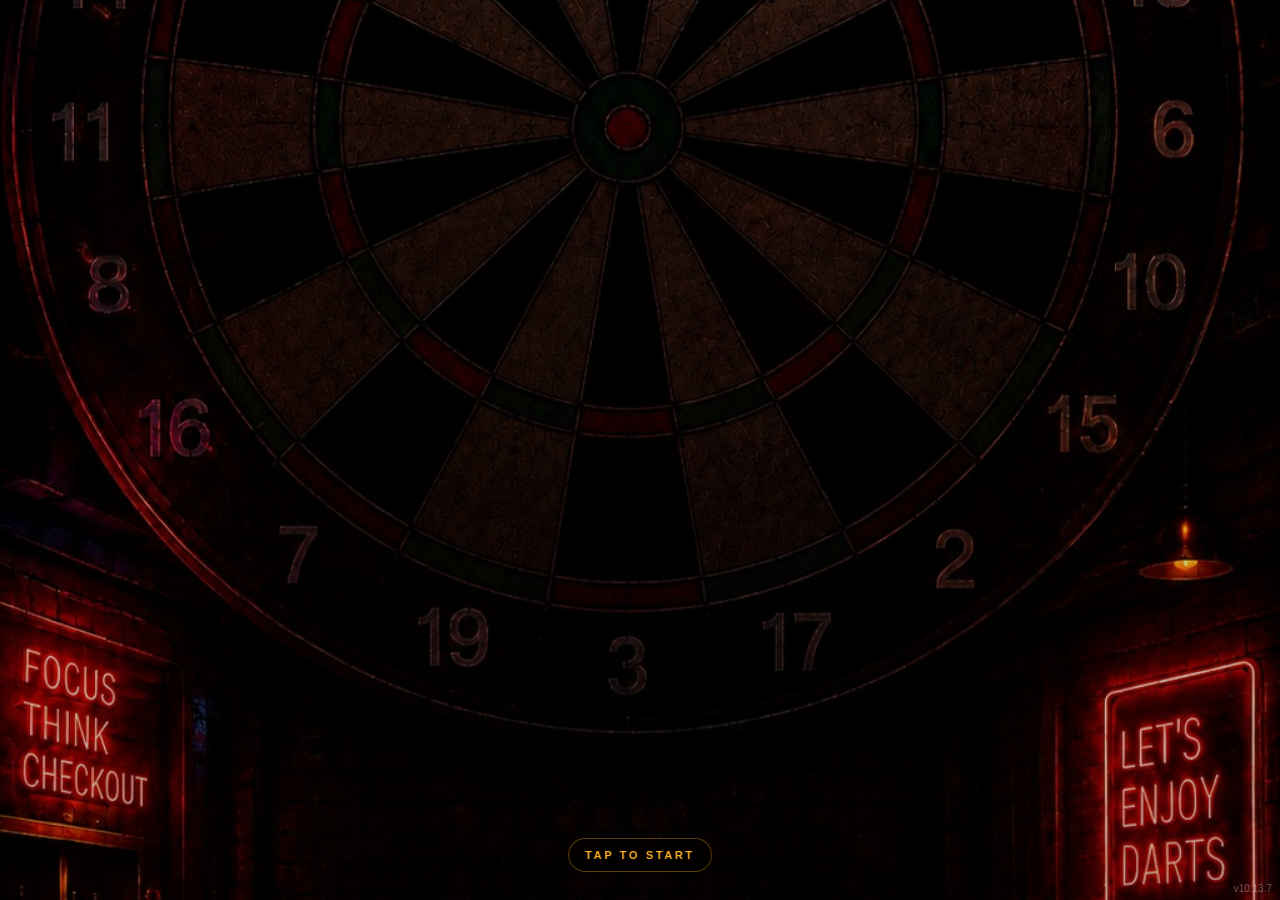
==== commit 3254c297: "Add files via upload" ====
--- a/index.html
+++ b/index.html
@@ -6,10 +6,10 @@
 <meta name="theme-color" content="#101014">
 <meta name="apple-mobile-web-app-capable" content="yes">
 <meta name="apple-mobile-web-app-title" content="OUT MASTER">
-<link rel="manifest" href="manifest.json?v=10136">
+<link rel="manifest" href="manifest.json?v=10137">
 <link rel="apple-touch-icon" href="icon-192.png">
-<title>OUT MASTER v10.13.6</title>
-<!-- v10.13.6 bull hardfix: green bull and red bull both return BULL=50 -->
+<title>OUT MASTER v10.13.7</title>
+<!-- v10.13.7 bull hardfix: green bull and red bull both return BULL=50 -->
 <style>
 *{box-sizing:border-box}
 html,body{
@@ -361,6 +361,26 @@
   color:#d8c3aa;
   font-size:11px;
   margin-top:4px;
+}
+
+/* v10.13.7 touch/settings recovery */
+#settingsScreen{
+  overflow-y:auto;
+  align-items:flex-start;
+  justify-content:center;
+  -webkit-overflow-scrolling:touch;
+  padding:calc(16px + env(safe-area-inset-top)) 0 calc(28px + env(safe-area-inset-bottom));
+}
+#settingsScreen .menuPanel{
+  margin-top:0;
+  padding-bottom:24px;
+}
+input[type=range], .audioSlider{
+  touch-action:pan-x;
+  pointer-events:auto;
+}
+#board, #board *{
+  touch-action:none;
 }
 
 </style>
@@ -399,7 +419,7 @@
       <span class="menuSub">入力モード・サウンド設定</span>
     </button>
   </div>
-  <div class="versionTiny">v10.13.6</div>
+  <div class="versionTiny">v10.13.7</div>
 </div>
 
 
@@ -445,7 +465,7 @@
           <button id="settingsBgmBtn" onclick="toggleBgm()" style="padding:8px 12px;border-radius:10px;border:0;font-weight:900">BGM ON</button>
         </div>
 
-        <input id="bgmVolumeSlider" class="audioSlider" type="range" min="0" max="100" value="22" oninput="setBgmVolume(this.value)">
+        <input id="bgmVolumeSlider" class="audioSlider" type="range" min="0" max="100" value="22" oninput="setBgmVolume(this.value)" onchange="setBgmVolume(this.value)">
         <div class="audioSmall">背景音量</div>
       </div>
 
@@ -455,7 +475,7 @@
           <span id="seVolumeValue">82%</span>
         </div>
 
-        <input id="seVolumeSlider" class="audioSlider" type="range" min="0" max="100" value="82" oninput="setSeVolume(this.value)">
+        <input id="seVolumeSlider" class="audioSlider" type="range" min="0" max="100" value="82" oninput="setSeVolume(this.value)" onchange="setSeVolume(this.value)">
         <div class="audioSmall">命中音・歓声・MISS音量</div>
       </div>
     </div>
@@ -526,7 +546,7 @@
 }
 all.push({name:"BULL",score:50,kind:"B"});
 
-const STORE_KEY = "outMasterBoardV10136";
+const STORE_KEY = "outMasterBoardV10137";
 let store = loadStore();
 
 let playing=false, practiceMode=false, current=0, displayRem=0, round=0, miss=0, startTime=0, timerId=null, answerRoutes=[];
@@ -629,11 +649,20 @@
 }
 
 function boardPointerDown(e,name){
+  if(e){
+    e.preventDefault();
+    e.stopPropagation();
+  }
   flickStart={x:e.clientX,y:e.clientY,name};
 }
 
 function boardPointerUp(e,name){
+  if(e){
+    e.preventDefault();
+    e.stopPropagation();
+  }
   lastPointerAt=Date.now();
+
   if(store.inputMode==="FLICK" && flickStart){
     const dy=e.clientY-flickStart.y;
     flickStart=null;
@@ -643,6 +672,8 @@
     return;
   }
 
+  flickStart=null;
+
   if(store.inputMode==="BUTTON"){
     tap(applyMultiplier(name, heldMode || "S"));
     return;
@@ -708,7 +739,8 @@
 }
 
 function closeSettings(){
-  transition("settingsScreen","menuScreen");
+  document.getElementById("settingsScreen").classList.add("hide");
+  setTimeout(()=>document.getElementById("menuScreen").classList.remove("hide"),120);
 }
 
 
@@ -752,6 +784,7 @@
   store.bgmVolume = Number(v)/100;
   saveStore();
   applyAudioSettings();
+  if(store.bgm) startBgmIfNeeded();
 }
 
 function setSeVolume(v){
@@ -1014,8 +1047,9 @@
 }
 
 function boardClickFallback(e,name){
-  // PC用保険。pointerup直後のclickは二重入力防止で無視。
-  if(Date.now()-lastPointerAt < 180) return;
+  // PointerEvent対応端末ではpointerupだけで入力。clickとの二重入力を完全防止。
+  if("PointerEvent" in window) return;
+  if(Date.now()-lastPointerAt < 700) return;
 
   if(store.inputMode==="BUTTON"){
     tap(applyMultiplier(name, heldMode || "S"));
@@ -1055,7 +1089,7 @@
     return;
   }
 
-  // v10.13.6: 0になったのに最後がマスターアウトじゃない場合は即ミス
+  // v10.13.7: 0になったのに最後がマスターアウトじゃない場合は即ミス
   if(displayRem===0 && !judgeSelectedRoute(selectedThrows)){
     updateScoreDisplay("bad");
     flash(false,`❌ マスターアウト失敗 ${selectedThrows.join(" → ")}`);
@@ -1127,19 +1161,20 @@
 });
 
 if("serviceWorker" in navigator && location.protocol!=="file:"){
-  navigator.serviceWorker.register("./service-worker.js?v=10136").catch(()=>{});
+  navigator.serviceWorker.register("./service-worker.js?v=10137").catch(()=>{});
 }
 updateSoundText();
 applyAudioSettings();
 installHoldButtons();
 updateInputGuide();
 updateModeButtons();
+applyAudioSettings();
 drawBoard();
 </script>
 
 
 
-<!-- VERSION: 10136 -->
+<!-- VERSION: 10137 -->
 
 <audio id="seButton" src="./assets/se/button.wav" preload="auto"></audio>
 <audio id="seSingle" src="./assets/se/single.wav" preload="auto"></audio>
@@ -1152,6 +1187,6 @@
 <audio id="bgmAudio" src="./assets/bgm.mp3" preload="auto"></audio>
 
 
-<div id="debugVersion" style="position:fixed;right:8px;bottom:6px;color:#ffffff55;font-size:10px;z-index:9999">v10.13.6</div>
+<div id="debugVersion" style="position:fixed;right:8px;bottom:6px;color:#ffffff55;font-size:10px;z-index:9999">v10.13.7</div>
 </body>
 </html>
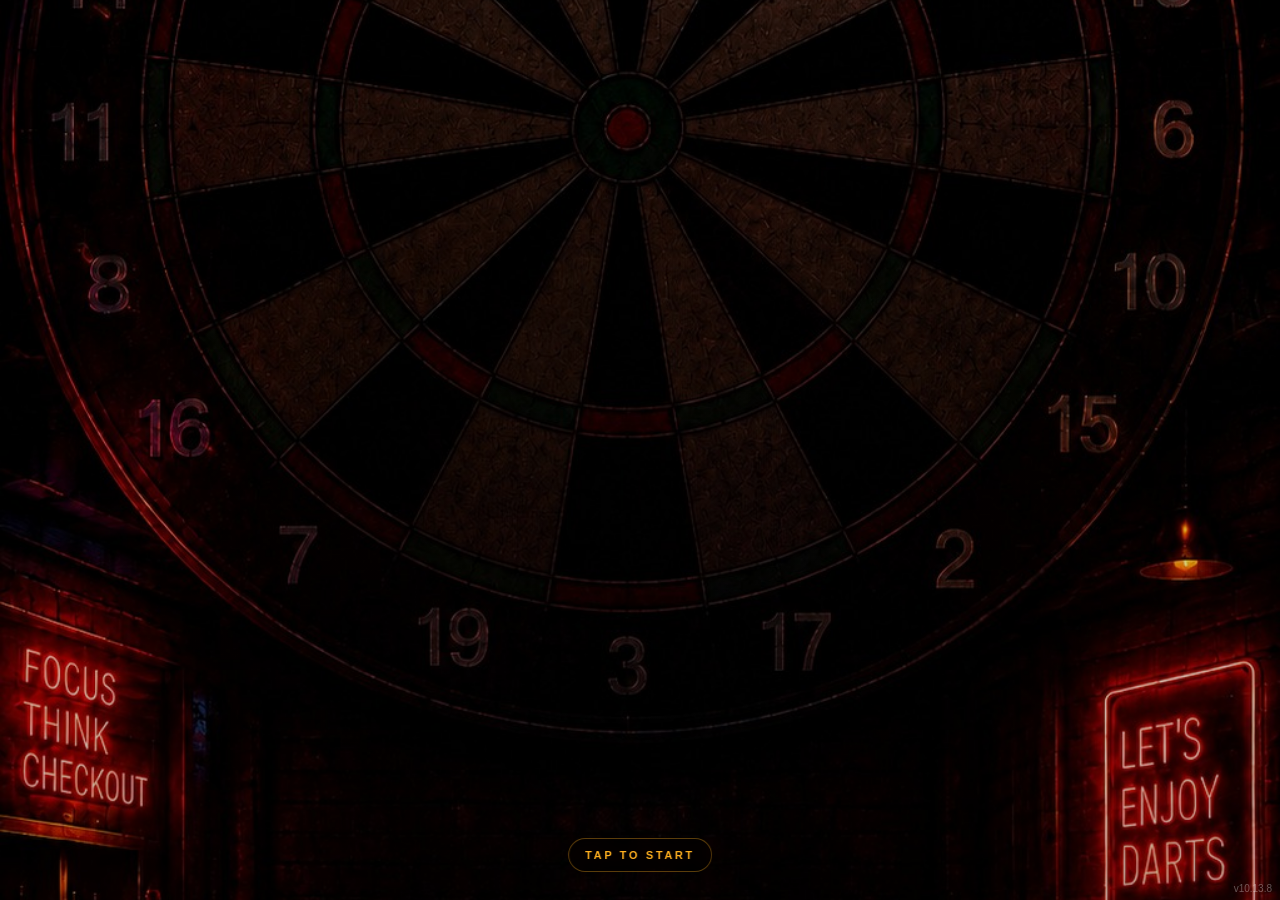
==== commit adcf0cd0: "Add files via upload" ====
--- a/index.html
+++ b/index.html
@@ -6,10 +6,10 @@
 <meta name="theme-color" content="#101014">
 <meta name="apple-mobile-web-app-capable" content="yes">
 <meta name="apple-mobile-web-app-title" content="OUT MASTER">
-<link rel="manifest" href="manifest.json?v=10137">
+<link rel="manifest" href="manifest.json?v=10138">
 <link rel="apple-touch-icon" href="icon-192.png">
-<title>OUT MASTER v10.13.7</title>
-<!-- v10.13.7 bull hardfix: green bull and red bull both return BULL=50 -->
+<title>OUT MASTER v10.13.8</title>
+<!-- v10.13.8 bull hardfix: green bull and red bull both return BULL=50 -->
 <style>
 *{box-sizing:border-box}
 html,body{
@@ -363,7 +363,7 @@
   margin-top:4px;
 }
 
-/* v10.13.7 touch/settings recovery */
+/* v10.13.8 touch/settings recovery */
 #settingsScreen{
   overflow-y:auto;
   align-items:flex-start;
@@ -381,6 +381,38 @@
 }
 #board, #board *{
   touch-action:none;
+}
+
+.countdownOverlay{
+  position:fixed;
+  inset:0;
+  z-index:9998;
+  display:flex;
+  align-items:center;
+  justify-content:center;
+  background:rgba(0,0,0,.72);
+  backdrop-filter:blur(8px);
+  opacity:0;
+  pointer-events:none;
+  transition:.18s ease;
+}
+.countdownOverlay.show{
+  opacity:1;
+  pointer-events:auto;
+}
+.countdownNumber{
+  font-size:clamp(72px,24vw,132px);
+  line-height:1;
+  font-weight:1000;
+  color:#ffb020;
+  text-shadow:0 0 34px rgba(255,176,32,.72);
+  transform:scale(.86);
+  animation:countPulse .72s ease-out;
+}
+@keyframes countPulse{
+  0%{transform:scale(.55);opacity:.2}
+  35%{transform:scale(1.1);opacity:1}
+  100%{transform:scale(.92);opacity:.86}
 }
 
 </style>
@@ -419,7 +451,7 @@
       <span class="menuSub">入力モード・サウンド設定</span>
     </button>
   </div>
-  <div class="versionTiny">v10.13.7</div>
+  <div class="versionTiny">v10.13.8</div>
 </div>
 
 
@@ -536,6 +568,10 @@
   </div>
 </div>
 
+<div class="countdownOverlay" id="countdownOverlay">
+  <div class="countdownNumber" id="countdownNumber">3</div>
+</div>
+
 <script>
 const nums = [20,1,18,4,13,6,10,15,2,17,3,19,7,16,8,11,14,9,12,5];
 const all = [];
@@ -546,7 +582,7 @@
 }
 all.push({name:"BULL",score:50,kind:"B"});
 
-const STORE_KEY = "outMasterBoardV10137";
+const STORE_KEY = "outMasterBoardV10138";
 let store = loadStore();
 
 let playing=false, practiceMode=false, current=0, displayRem=0, round=0, miss=0, startTime=0, timerId=null, answerRoutes=[];
@@ -887,21 +923,59 @@
   document.getElementById("perfectSmall").textContent=small;
   o.classList.remove("show"); void o.offsetWidth; o.classList.add("show");
 }
-function startTA(){practiceMode=false; startGame();}
-function startPractice(){practiceMode=true; startGame();}
-function startGame(){
+function startTA(){
+  practiceMode=false;
   startBgmIfNeeded();
   document.getElementById("titleScreen").classList.add("hide");
   document.getElementById("menuScreen").classList.add("hide");
+  document.getElementById("settingsScreen").classList.add("hide");
+  document.getElementById("resultCard").classList.add("hide");
+  runCountdown(()=>startGame(false));
+}
+function startPractice(){
+  practiceMode=true;
+  startGame(true);
+}
+function runCountdown(done){
+  const overlay=document.getElementById("countdownOverlay");
+  const number=document.getElementById("countdownNumber");
+  const steps=["3","2","1","START"];
+  let i=0;
+  overlay.classList.add("show");
+  const tick=()=>{
+    number.textContent=steps[i];
+    number.style.animation="none";
+    void number.offsetWidth;
+    number.style.animation="countPulse .72s ease-out";
+    i++;
+    if(i<steps.length){
+      setTimeout(tick, i===3 ? 760 : 1000);
+    }else{
+      setTimeout(()=>{
+        overlay.classList.remove("show");
+        done();
+      },520);
+    }
+  };
+  tick();
+}
+function startGame(isPractice){
+  if(typeof isPractice === "boolean") practiceMode=isPractice;
+  startBgmIfNeeded();
+  document.getElementById("titleScreen").classList.add("hide");
+  document.getElementById("menuScreen").classList.add("hide");
+  document.getElementById("settingsScreen").classList.add("hide");
   document.getElementById("resultCard").classList.add("hide");
   document.getElementById("boardScreen").classList.remove("hide");
   playing=!practiceMode; round=1; miss=0; bonusTime=0; selectedThrows=[];
   document.getElementById("miss").textContent=miss;
-  startTime=performance.now();
   clearInterval(timerId);
   if(!practiceMode){
+    startTime=performance.now();
+    document.getElementById("timer").textContent="0.00";
     timerId=setInterval(()=>document.getElementById("timer").textContent=((performance.now()-startTime)/1000).toFixed(2),50);
   }else{
+    startTime=0;
     document.getElementById("timer").textContent="FREE";
   }
   setQuestion();
@@ -913,10 +987,18 @@
   setTimeout(()=>document.getElementById("menuScreen").classList.remove("hide"),220);
 }
 function showRanking(){
+  document.getElementById("titleScreen").classList.add("hide");
+  document.getElementById("settingsScreen").classList.add("hide");
+  document.getElementById("boardScreen").classList.add("hide");
+  document.getElementById("menuScreen").classList.remove("hide");
   const rows = store.ranking.length
-    ? store.ranking.map((r,i)=>`${i+1}. ${r.name} / ${Number(r.time).toFixed(2)}秒 / MISS ${r.miss}`).join("\\n")
+    ? store.ranking.map((r,i)=>`${i+1}. ${r.name} / ${Number(r.time).toFixed(2)}秒 / MISS ${r.miss}`).join("\n")
     : "まだ記録なし";
-  alert(rows);
+  document.getElementById("finalScore").textContent="RANKING";
+  const detail=document.getElementById("detail");
+  detail.style.whiteSpace="pre-line";
+  detail.textContent=rows;
+  document.getElementById("resultCard").classList.remove("hide");
 }
 function today(){
   const d=new Date();
@@ -943,7 +1025,7 @@
   p.setAttribute("class","seg "+cls);
   p.onpointerdown=(e)=>boardPointerDown(e,name);
   p.onpointerup=(e)=>boardPointerUp(e,name);
-  p.onclick=(e)=>boardClickFallback(e,name);
+  if(!window.PointerEvent) p.onclick=(e)=>boardClickFallback(e,name);
   svg.appendChild(p);
 }
 function addCircle(svg,r,cls,name){
@@ -952,7 +1034,7 @@
   c.setAttribute("class","seg "+cls);
   c.onpointerdown=(e)=>boardPointerDown(e,name);
   c.onpointerup=(e)=>boardPointerUp(e,name);
-  c.onclick=(e)=>boardClickFallback(e,name);
+  if(!window.PointerEvent) c.onclick=(e)=>boardClickFallback(e,name);
   svg.appendChild(c);
 }
 function drawBoard(){
@@ -1089,7 +1171,7 @@
     return;
   }
 
-  // v10.13.7: 0になったのに最後がマスターアウトじゃない場合は即ミス
+  // v10.13.8: 0になったのに最後がマスターアウトじゃない場合は即ミス
   if(displayRem===0 && !judgeSelectedRoute(selectedThrows)){
     updateScoreDisplay("bad");
     flash(false,`❌ マスターアウト失敗 ${selectedThrows.join(" → ")}`);
@@ -1139,6 +1221,7 @@
   const raw=(performance.now()-startTime)/1000;
   const final=Math.max(0,raw+(miss*5)-bonusTime);
   document.getElementById("finalScore").textContent=final.toFixed(2)+" 秒";
+  document.getElementById("detail").style.whiteSpace="normal";
   document.getElementById("detail").textContent=`実時間 ${raw.toFixed(2)}秒 + ミス${miss}個 × 5秒 - 王道ボーナス${bonusTime.toFixed(1)}秒`;
   document.getElementById("resultCard").classList.remove("hide");
   registerRanking(final,raw);
@@ -1161,7 +1244,7 @@
 });
 
 if("serviceWorker" in navigator && location.protocol!=="file:"){
-  navigator.serviceWorker.register("./service-worker.js?v=10137").catch(()=>{});
+  navigator.serviceWorker.register("./service-worker.js?v=10138").catch(()=>{});
 }
 updateSoundText();
 applyAudioSettings();
@@ -1174,7 +1257,7 @@
 
 
 
-<!-- VERSION: 10137 -->
+<!-- VERSION: 10138 -->
 
 <audio id="seButton" src="./assets/se/button.wav" preload="auto"></audio>
 <audio id="seSingle" src="./assets/se/single.wav" preload="auto"></audio>
@@ -1187,6 +1270,6 @@
 <audio id="bgmAudio" src="./assets/bgm.mp3" preload="auto"></audio>
 
 
-<div id="debugVersion" style="position:fixed;right:8px;bottom:6px;color:#ffffff55;font-size:10px;z-index:9999">v10.13.7</div>
+<div id="debugVersion" style="position:fixed;right:8px;bottom:6px;color:#ffffff55;font-size:10px;z-index:9999">v10.13.8</div>
 </body>
 </html>
